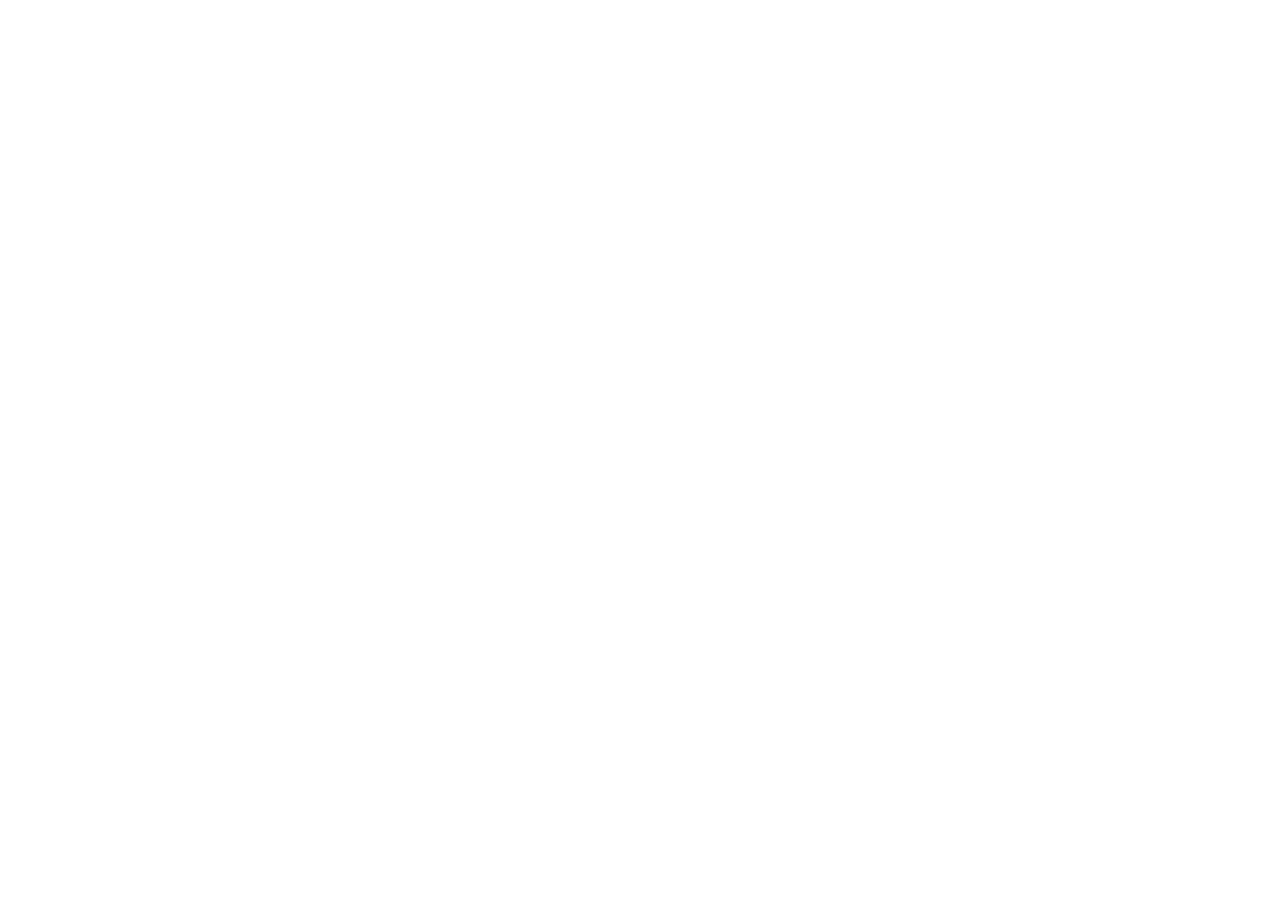
==== index.html @ 37c01ab7 "Initial commit" ====
<!DOCTYPE html>
<html lang="ru">
  <head>
    <meta charset="UTF-8" />
    <meta http-equiv="X-UA-Compatible" content="IE=edge" />
    <meta name="viewport" content="width=device-width, initial-scale=1.0" />
    <title>Оно тебе надо — аукцион вещей, в которые никто не верил</title>
  </head>
  <body></body>
</html>
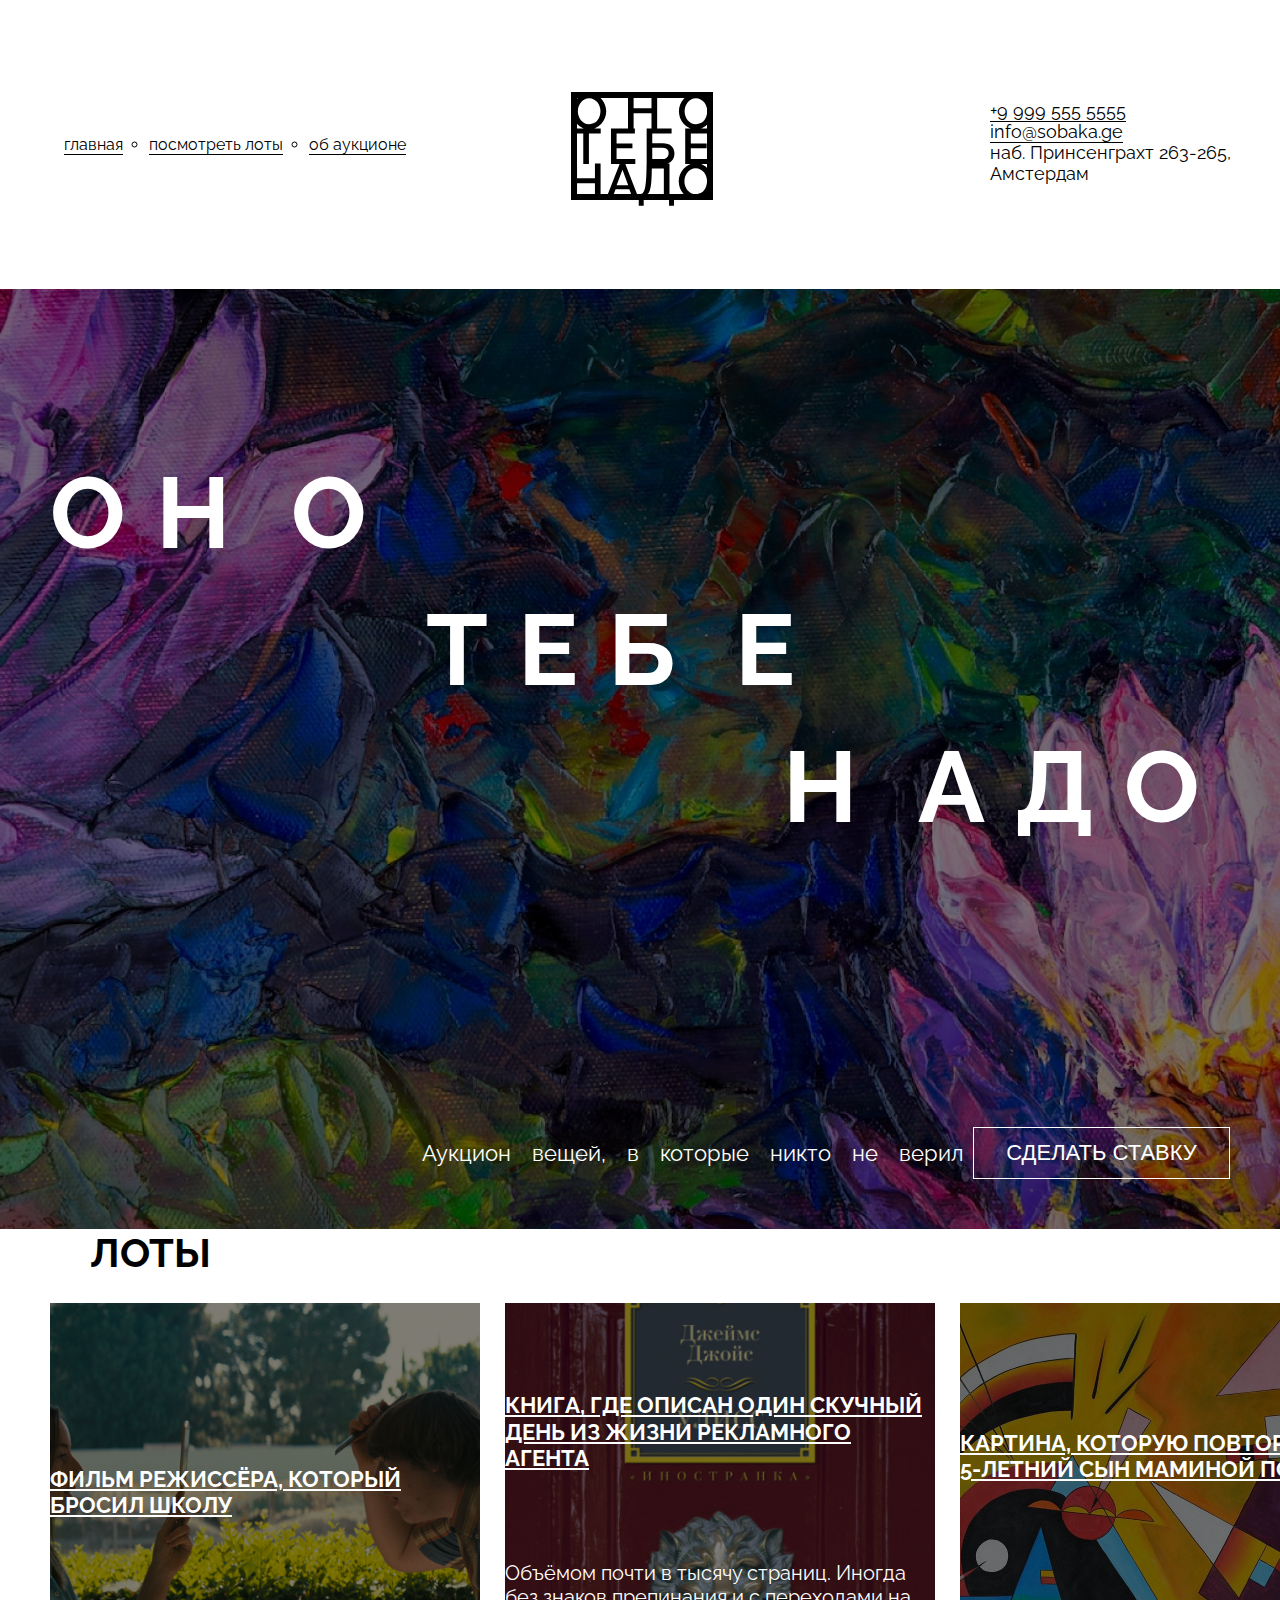
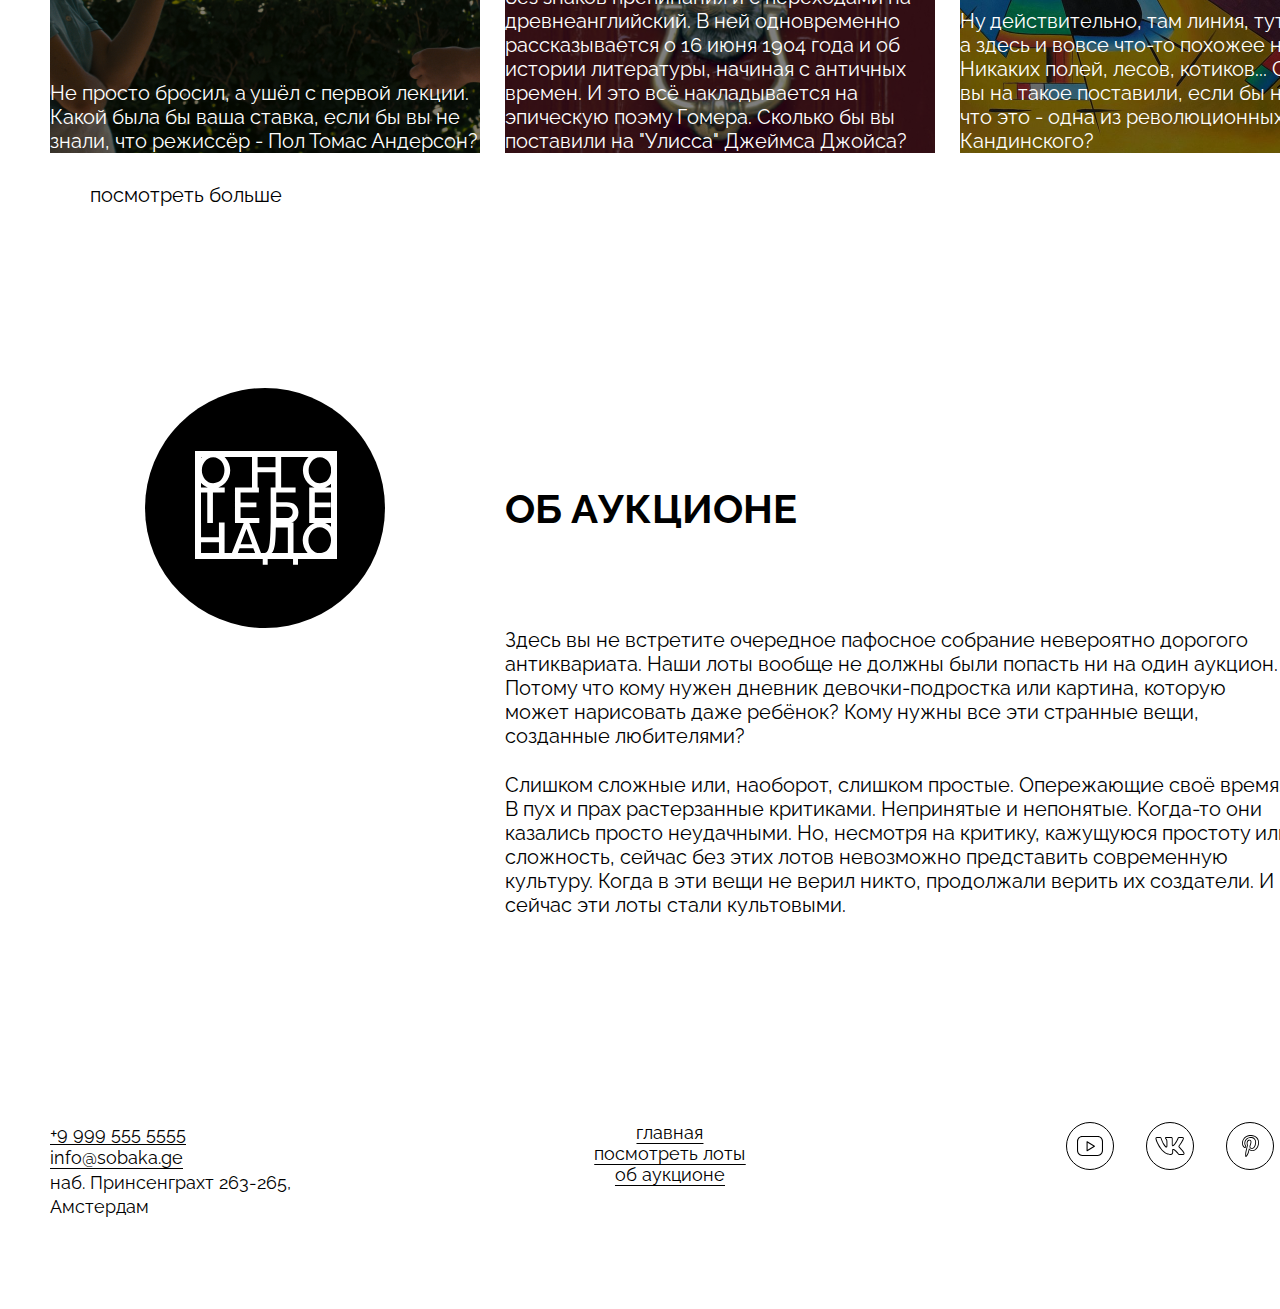
==== commit f8f4349a: "Complete" ====
--- a/index.html
+++ b/index.html
@@ -5,6 +5,176 @@
     <meta http-equiv="X-UA-Compatible" content="IE=edge" />
     <meta name="viewport" content="width=device-width, initial-scale=1.0" />
     <title>Оно тебе надо — аукцион вещей, в которые никто не верил</title>
+    <link
+      rel="stylesheet" href="./fonts/fonts.css">
+    </link>
+    <link
+      rel="stylesheet" href="./styles/global.css">
+    </link>
+    <link 
+      rel="stylesheet" href="./styles/style.css">
+    </link>
   </head>
-  <body></body>
+  <body>
+		<main>
+      <header class="header">
+      <nav class="header_menu">
+        <ul class=" header_menu header_menu-list">
+					<li class="header_links-list-item header_links-list-item_no-bullit">
+						<a class="header_link header_link_active" href="#0">главная</a>
+					</li>
+					<li class="header_links-list-item">
+						<a class="heder_link" href="#lots">посмотреть лоты</a>
+						<!--на кой хер класс в ссылке, Кристина?!-->
+					</li>
+					<li class="header_links-list-item">
+						<a class="header_link" href="#about"> об аукционе</a>
+					</li>
+				</ul>
+			</nav>
+			<a class="header_logo">
+				<img
+				class="header_logo-image"
+				src="./images/logo-black.svg"
+				alt="Логотип сайта в черном квадрате"/>
+		 </a>
+			<address class="header_address">
+				<a href="tel:+99995555555">+9 999 555 5555</a><br>
+				<a href="mailto:info@sobaka.ge">info@sobaka.ge</a><br>
+				<a class="address">наб. Принсенграхт 263-265,<br>
+				Амстердам
+				</a>
+			</address>
+	  	</header>
+			<section class="cover content-section">
+				<div class="overlay">
+				</div>
+				<h1 class="cover-title">
+					<span class="aligned_text">о<span class="letter-spacing-extended">но</span></span>
+					<span class="aligned_text aligned_text-center">те<span class="letter-spacing-extended">бе</span></span>
+					<span class="aligned_text aligned_text-right"><span class="letter-spacing-extended">н</span>адо</span>
+				</h1>
+				<div class="cover_discription">
+					<p class="cover_discription-text">Аукцион вещей, в которые никто не верил</p>
+					<button class="bet-button">сделать ставку</button>
+				</div>
+			</section>
+			<section class="lots">
+				<h2 class="lots_heading">лоты</h2>
+					<ul class="lots_card-list">
+						<li class="lots_card-list-item">
+							<article class="card card-type-film">
+								<div class="overlay"></div>
+								<a class="card_link" href="#0"></a>
+								<h3 class="card-title">фильм режиссёра, который бросил школу</h3>
+									<div class="card-text">
+										<p>
+											Не просто бросил, а ушёл с первой лекции. Какой была бы ваша ставка,
+											если бы вы не знали, что режиссёр - Пол Томас Андерсон?
+										</p>
+									</div>
+							</article>
+						</li>
+						<li class="lots_card-list-item">
+							<article class="card card-type-book">
+								<div class="overlay"></div>
+								<a class="card_link" href="#0"></a>
+								<h4 class="card-title">книга, где описан один скучный день из жизни рекламного агента</h4>
+									<div class="card-text">
+										<p>
+											Объёмом почти в тысячу страниц. Иногда без знаков препинания и с переходами
+											на древнеанглийский.
+											В ней одновременно рассказывается о 16 июня 1904 года и об истории литературы, начиная
+											с античных времен. И это всё накладывается на эпическую поэму Гомера. Сколько бы вы поставили
+											на "Улисса" Джеймса Джойса?
+										</p>
+									</div>
+							</article>
+						</li>
+						<li class="lots_card-list-item">
+							<article class="card card-type-picture">
+								<div class="overlay"></div>
+								<a class="card_link" href="#0"></a>
+								<h5 class="card-title">картина, которую повторит даже 5-летний сын маминой подруг</h5>
+									<div class="card-text">
+										<p>
+											Ну действительно, там линия, тут кружочек, а здесь и вовсе что-то похожее на туфельку.
+											Никаких полей, лесов, котиков...
+											Сколько бы вы на такое поставили, если бы не знали, что это - одна из революционных
+											работ Кандинского?
+										</p>
+									</div>
+							</article>
+						</li>
+					</ul>
+					<div class="lots_look-more-link">посмотреть больше</div>
+			</section>
+			<section class="about">
+				<div class="about_logo">
+					<img
+					class="about_logo-image"
+					src="./images/logo-white.svg"
+					alt="Логотип сайта без фона"/>
+			 </div>
+			 <div class="about_title">Об аукционе</div>
+			 <p class="about_text">
+					Здесь вы не встретите очередное пафосное собрание невероятно дорогого антиквариата.
+					Наши лоты вообще не должны были попасть ни на один аукцион. Потому что кому нужен дневник девочки-подростка
+				 	или картина, которую может нарисовать даже ребёнок? Кому нужны все эти странные вещи, созданные любителями?</p>
+				<p class="about_text">
+					Слишком сложные или, наоборот, слишком простые. Опережающие своё время. В пух и
+					прах растерзанные критиками. Непринятые и непонятые. Когда-то они казались просто неудачными. Но, несмотря
+					на критику, кажущуюся простоту или сложность, сейчас без этих лотов невозможно представить современную культуру.
+					Когда в эти вещи не верил никто, продолжали верить их создатели. И сейчас эти лоты стали культовыми.</p>
+				</div>
+			</section>
+		</main>
+		<footer class="footer">
+			<address class="footer_address">
+				<a href="tel:+99995555555">+9 999 555 5555</a><br>
+				<a href="mailto:info@sobaka.ge">info@sobaka.ge</a><br>
+				<a address="address">наб. Принсенграхт 263-265,<br>
+				Амстердам</a>
+			</address>
+			<nav class="footer_menu">
+				<ul class="footer_menu-list">
+					<li class="footer_menu-link footer_menu-link_active">
+						<a class="footer_menu-link" href="#0">главная</a>
+					</li>
+					<li class="footer_menu-link">
+						<a href="#0">посмотреть лоты</a>
+					</li>
+					<li class="footer_menu-link">
+						<a href="#0">об аукционе</a>
+					</li>
+				</ul>
+			</nav>
+			<ul class="footer_social-list">
+				<li class="footer_social-list-item">
+					<a class="footer_social-link" href="#0">
+						<img 
+							class="footer_social-icon"
+							src="./images/yt.svg"
+							alt="Ссылка на YouTube-канал"/>
+					</a>
+				</li>
+				<li class="footer_social-list-item">
+					<a class="footer_social-link" href="#0">
+						<img	
+							class="footer_social-icon"
+							src="./images/vk.svg"
+							alt="Ссылка на группу в ВК"/>	
+					</a>
+				</li>
+				<li class="footer_social-list-item">
+					<a class="footer_social-link" href="#0">
+						<img
+							class="footer_social-icon"
+							src="./images/pinterest.svg"
+							alt="Ссылка на аккаунт в Pinterest"/>
+					</a>
+				</li>
+			</ul>
+		</footer>
+	</body>
 </html>
--- a/fonts/fonts.css
+++ b/fonts/fonts.css
@@ -0,0 +1,17 @@
+@font-face {
+  font-family: Raleway;
+  src:
+    url(./Raleway-Regular.woff2) format('woff2'),
+    url(./Raleway-Regular.woff) format('woff');
+  font-weight: normal;
+  font-display: swap;
+}
+
+@font-face {
+  font-family: Raleway;
+  src:
+    url(./Raleway-Bold.woff2) format('woff2'),
+    url(./Raleway-Bold.woff) format('woff');
+  font-weight: bold;
+  font-display: swap;
+}
--- a/styles/global.css
+++ b/styles/global.css
@@ -0,0 +1,34 @@
+*,
+*::before,
+*::after {
+  box-sizing: border-box;
+}
+
+body {
+  min-width: 1100px;
+  margin: 0;
+  font-family: Raleway, sans-serif;
+}
+
+h1,
+h2,
+h3,
+h4,
+h5,
+h6,
+p,
+ul,
+ol,
+li,
+blockquote {
+  margin: 0;
+  padding: 0;
+}
+
+a {
+  color: inherit;
+}
+
+img {
+  width: 100%;
+}
--- a/styles/style.css
+++ b/styles/style.css
@@ -0,0 +1,320 @@
+.header {
+    padding: 92px 49px 92px 51px;
+    display: grid;
+    grid-template-columns: repeat(3, 1fr);
+		position: relative;   
+}
+
+.header_menu{
+    display: grid;
+    grid-template-columns: 1fr 1fr 1fr;
+    text-wrap: nowrap;
+    gap: 13px;
+    align-items: center;
+    justify-self: start;
+    text-underline-position: under;
+}
+
+/* заметка в избранном телеграма */
+
+.header_links-list-item {
+    margin-left: 13px;
+    list-style: circle;
+}
+
+.header_links-list-item_no-bullit {
+    font-style: normal;
+    text-decoration: none;
+    list-style: none;
+}
+
+.header_logo {
+    display: grid;
+    justify-self: center;
+    height: 105px;
+    width: 148px;
+}
+
+.header_address {
+    font-style: normal;
+    justify-self: end;
+    text-decoration: none;
+    font-size: 18px;
+    padding-top: 8px;
+    padding-bottom: 7px;
+    justify-self: end;
+    text-underline-position: under;
+}
+
+.address {
+    font-style: normal;
+}
+
+.cover {
+	position: relative;
+  background: url(../images/cover.jpg);
+  background-repeat: no-repeat;
+  background-size: cover;
+  margin: 0 auto;
+}
+
+.cover-title {
+    display: flex;
+    flex-direction: column;
+    text-transform: uppercase;
+    font-weight: 700;
+    max-width: 1340px;
+    font-size: 100px;
+    padding: 165px 50px 147px;  
+    gap: 20px;
+		z-index: -1;
+}
+
+.overlay {
+	width: 100%;
+	height: 100%;
+	position: absolute;
+  background-color:rgb(0, 0, 0, 0.5);
+  z-index: 1;
+}
+
+.aligned_text {
+    display: flex;
+    color: #FFF;
+    align-items: center;
+    font-size: 100px;
+    letter-spacing: 0.3em;
+		z-index: 2;
+}
+
+.letter-spacing-extended {
+    letter-spacing: 0.6em;
+}
+
+.aligned_text-center {
+    justify-content: center;
+}
+
+.aligned_text-right {
+    justify-content: flex-end;
+}
+
+.cover_discription {
+    display: flex;
+		justify-content: space-between;
+    color: #FFF;
+    padding: 135px 50px 50px 422px;
+	}
+
+.cover_discription-text {
+		
+		font-size: 22px;
+		line-height: 28px;
+		word-spacing: 15px;
+		align-self: center;
+		z-index: 2;
+}
+
+.bet-button {
+		color: #FFF;
+    background-color: transparent;
+		z-index: 2;
+		border: 1px solid #FFF;
+		width: 257px;
+		height: 52px;
+		text-transform: uppercase;
+		font-size: 22px;
+}
+
+.lots {
+	display: flex;
+	flex-direction: column;
+	padding-bottom: 181px;
+	padding-left: 50px;
+	padding-right: 50px;
+}
+
+.lots_heading {
+	line-height: 47px;
+	font-size: 40px;font-weight: 700;
+	text-transform: uppercase;
+	color: #000;
+	padding-bottom: 27px;
+	margin-left: 40px;
+}
+
+.card {
+	display: flex;
+	flex-direction: column;
+	justify-content: space-between;
+	width: 430px;
+	height: 450px;
+}
+
+.lots_card-list{
+		list-style: none;
+		display: grid;
+		justify-content: space-between;
+		grid-template-columns: repeat(3, 1fr);
+		gap: 25px;
+}
+
+.lots_card-list-item {
+	display: flex;
+	align-content: space-between;
+	position: relative;
+}
+
+.card-title {
+	display: flex;
+	justify-self: center;
+	line-height: 26.4px;
+	font-size: 22px;
+	font-weight: 700;
+	color: #FFF;
+	text-transform: uppercase;
+	text-decoration-line: underline;
+	z-index: 2;
+}
+
+.card-text {
+	display: flex;
+	justify-self: center;
+	color: #FFF;
+	line-height: 24px;
+	font-size: 20px;
+	z-index: 2;
+}
+
+.card-type-film {
+	background: url(../images/card-lot-01.jpg);
+	background-repeat: no-repeat;
+	background-size: cover;
+}
+
+.card-type-book {
+	background: url(../images/card-lot-02.jpg);
+	background-repeat: no-repeat;
+	background-size: cover;
+
+}
+
+.card-type-picture {
+	background: url(../images/card-lot-03.jpg);
+	background-repeat: no-repeat;
+	background-size: cover;
+}
+
+.lots_look-more-link {
+	padding-top: 30px;
+	margin-left: 40px;
+	font-size: 20px;
+	font-weight: 400;
+}
+
+/*.about {
+	min-width: 1340px;
+	padding-bottom: 180px;
+	display: grid;
+	grid-template-columns: 1fr 2fr;
+}*/
+
+.about {
+	min-width: 1340px;
+	padding-bottom: 180px;
+	display: flex;
+	flex-direction: row;
+	flex-wrap: wrap;
+	padding-left: 50px;
+	padding-right: 50px;
+}
+
+.about_logo {
+	background-color: #000;
+	width: 240px;
+	height: 240px;
+	margin: 0px 95px;
+	border-radius: 50%;
+	align-self: center;
+	justify-self: center;
+}
+
+.about_logo-image {
+	display: flex;
+	justify-content: center;
+	align-items: center;
+	margin: 63px 46px;
+	width: 148px;
+	height: 114px;
+}
+
+.about_title {
+	font-size: 40px;
+	font-weight: 700;
+	text-transform: uppercase;
+	align-self: center;
+	margin-left: 25px;
+}
+
+.about_text {
+	font-size: 20px;
+	font-weight: 400;
+	display: flex;
+	flex-direction: column;
+	padding-left: 455px;
+	padding-bottom: 25px;
+}
+
+.footer {
+	display: grid;
+	grid-template-columns: repeat(3, 1fr);
+	padding-left: 50px;
+	padding-right: 50px;
+	min-width: 1340px;
+	position: relative;
+	justify-content: space-between;
+	padding-bottom: 90px;
+}
+
+.footer_address {
+	font-size: 18px;
+	line-height: 24.3px;
+	font-weight: 400;
+	font-style: normal;
+  text-decoration: none;
+	text-underline-position: under;
+}
+
+.footer_menu {
+	justify-self: center;
+}
+
+.footer_menu-list {
+	list-style: none;
+}
+
+.footer_menu-link {
+	justify-self: center;
+	font-size: 18px;
+	font-weight: 400;
+	text-decoration: underline;
+	text-underline-position: under;
+}
+
+.footer_menu-link_active .footer_menu-link{
+	text-decoration: none;
+}
+/* сравнить с чистым листом*/
+
+.footer_social-list {
+	width: 240px;
+	height: 48px;
+	display: grid;
+	grid-template-columns: repeat(3, 1fr);
+	list-style: none;
+	justify-self: end;
+}
+
+.footer_social-icon {
+	height: 48px;	
+}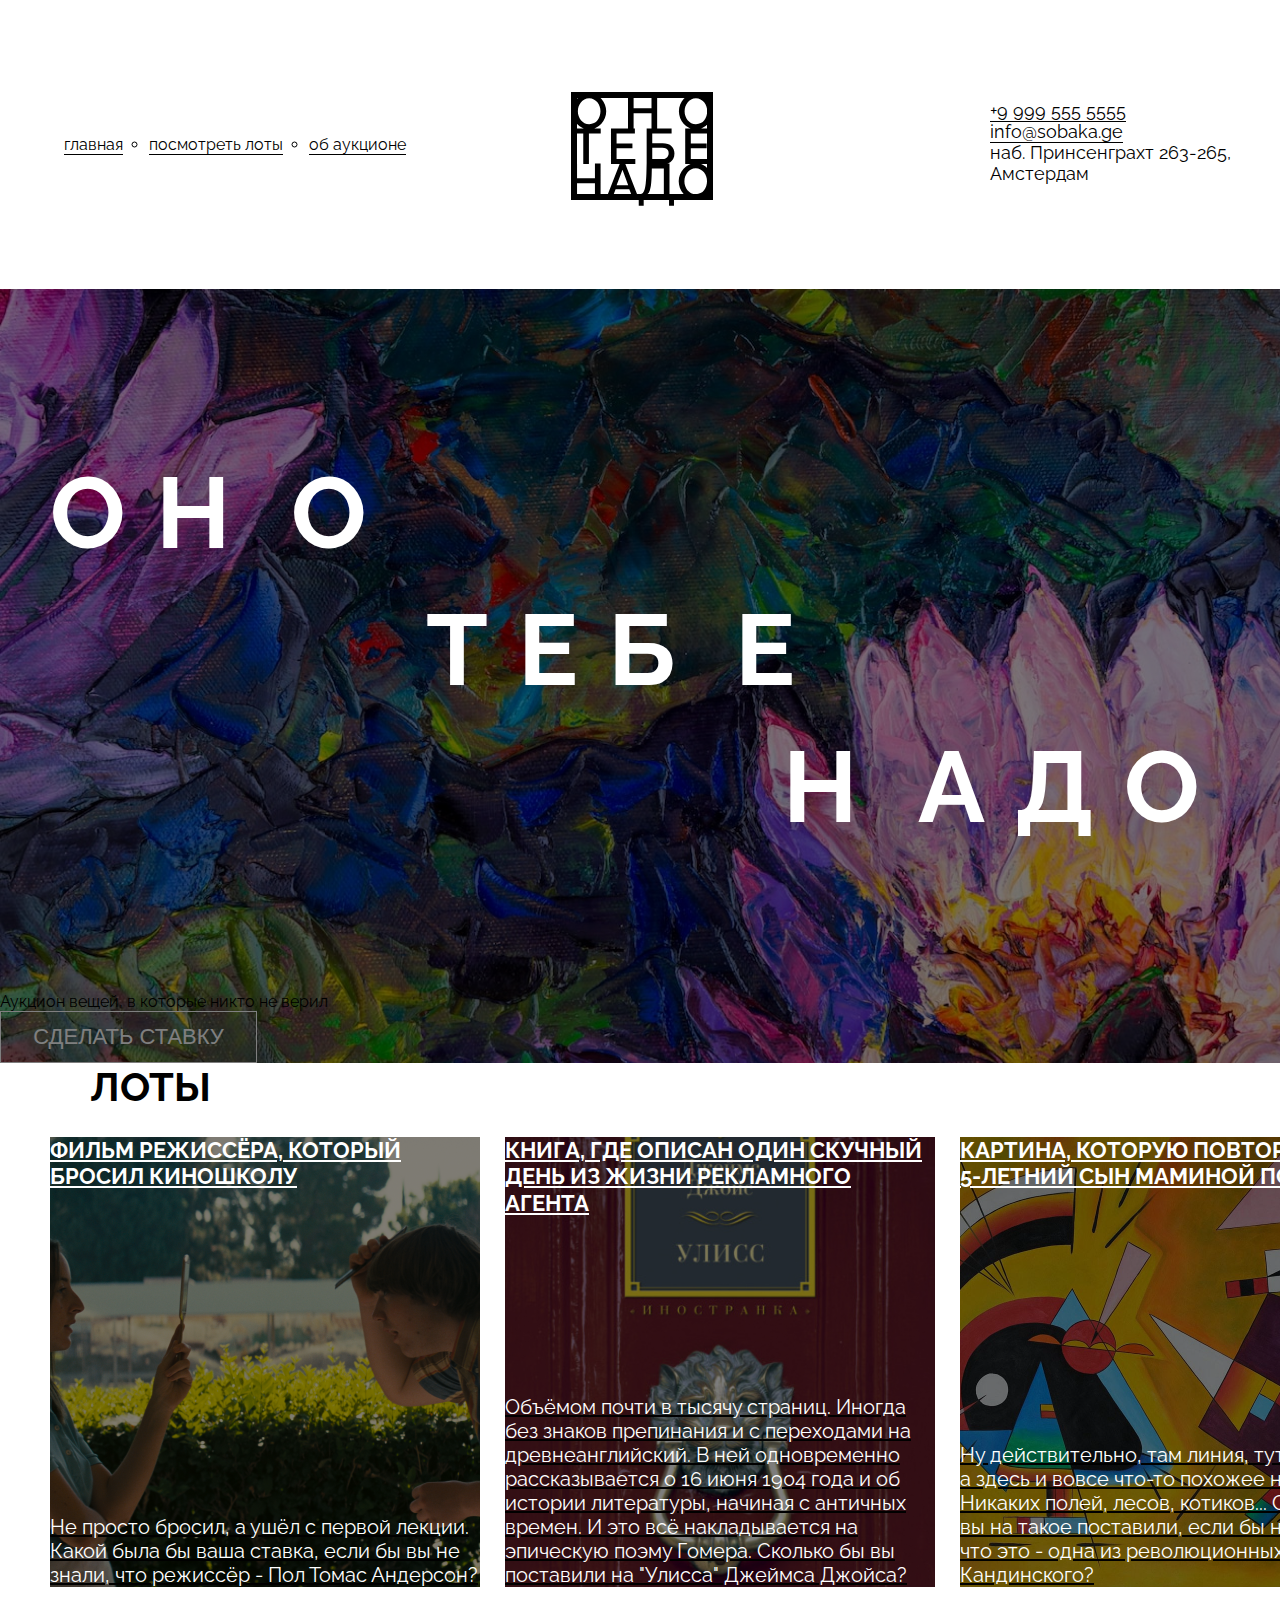
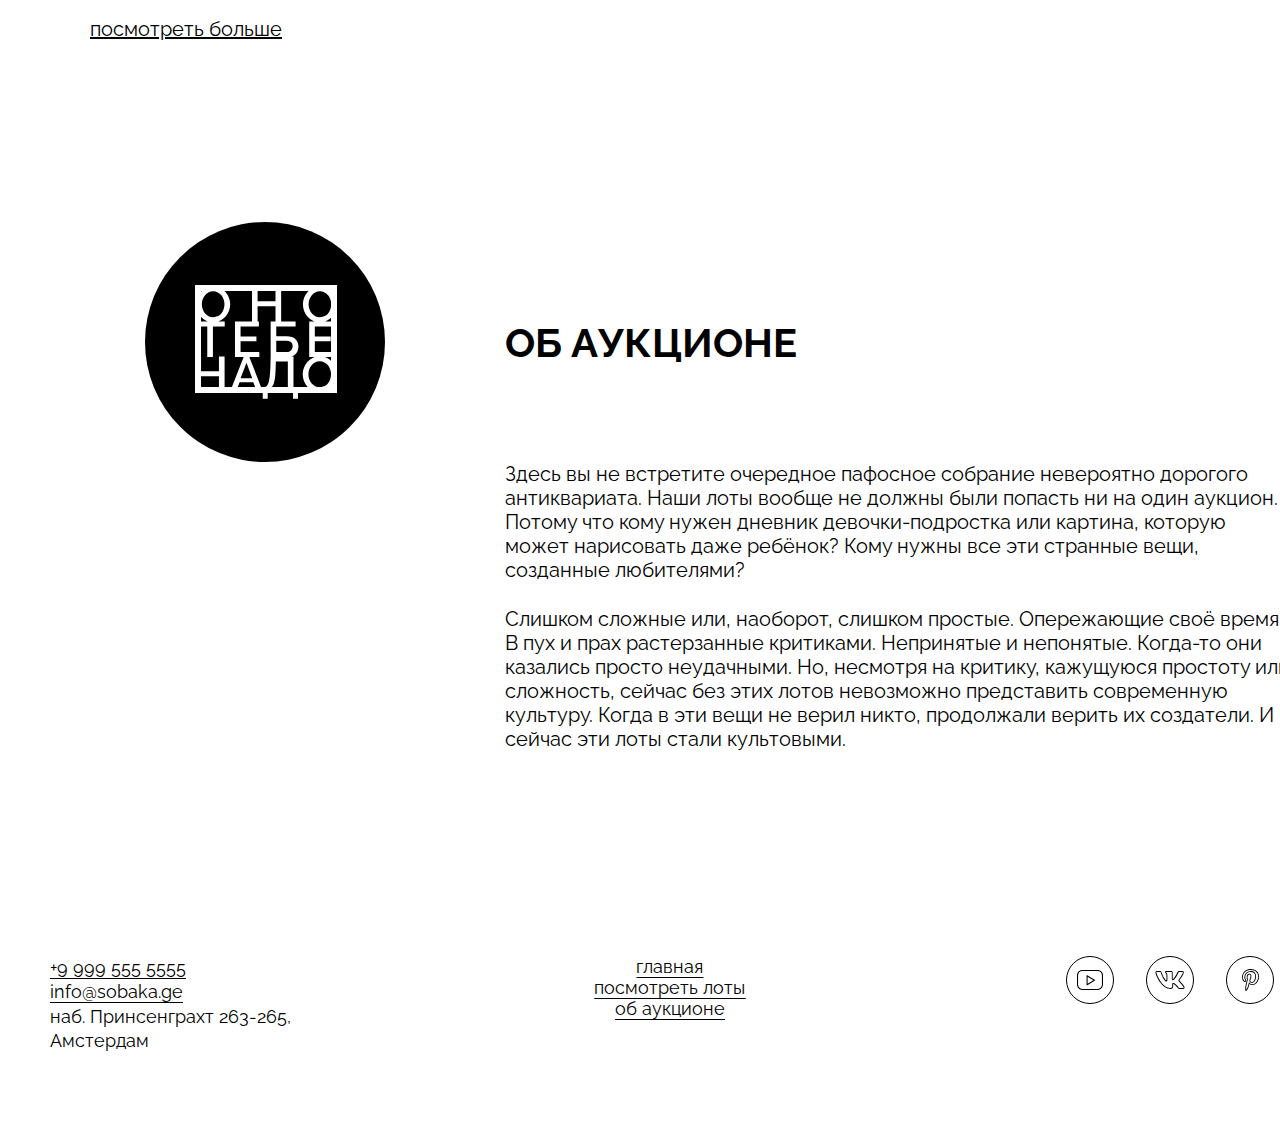
==== commit c1e8a487: "Add files via upload" ====
--- a/index.html
+++ b/index.html
@@ -5,27 +5,20 @@
     <meta http-equiv="X-UA-Compatible" content="IE=edge" />
     <meta name="viewport" content="width=device-width, initial-scale=1.0" />
     <title>Оно тебе надо — аукцион вещей, в которые никто не верил</title>
-    <link
-      rel="stylesheet" href="./fonts/fonts.css">
-    </link>
-    <link
-      rel="stylesheet" href="./styles/global.css">
-    </link>
-    <link 
-      rel="stylesheet" href="./styles/style.css">
-    </link>
+    <link rel="stylesheet" href="./fonts/fonts.css"></link>
+    <link rel="stylesheet" href="./styles/global.css"></link>
+    <link rel="stylesheet" href="./styles/style.css"></link>
   </head>
   <body>
 		<main>
-      <header class="header">
+      <header class="header" id="header">
       <nav class="header_menu">
-        <ul class=" header_menu header_menu-list">
+        <ul class="header_menu header_menu-list">
 					<li class="header_links-list-item header_links-list-item_no-bullit">
 						<a class="header_link header_link_active" href="#0">главная</a>
 					</li>
 					<li class="header_links-list-item">
 						<a class="heder_link" href="#lots">посмотреть лоты</a>
-						<!--на кой хер класс в ссылке, Кристина?!-->
 					</li>
 					<li class="header_links-list-item">
 						<a class="header_link" href="#about"> об аукционе</a>
@@ -46,7 +39,7 @@
 				</a>
 			</address>
 	  	</header>
-			<section class="cover content-section">
+			<section class="cover">
 				<div class="overlay">
 				</div>
 				<h1 class="cover-title">
@@ -54,19 +47,19 @@
 					<span class="aligned_text aligned_text-center">те<span class="letter-spacing-extended">бе</span></span>
 					<span class="aligned_text aligned_text-right"><span class="letter-spacing-extended">н</span>адо</span>
 				</h1>
-				<div class="cover_discription">
-					<p class="cover_discription-text">Аукцион вещей, в которые никто не верил</p>
+				<div class="cover_description">
+					<p class="cover_description-text">Аукцион вещей, в которые никто не верил</p>
 					<button class="bet-button">сделать ставку</button>
 				</div>
 			</section>
-			<section class="lots">
+			<section class="lots" id="lots">
 				<h2 class="lots_heading">лоты</h2>
 					<ul class="lots_card-list">
 						<li class="lots_card-list-item">
+							<a class="card_link" href="#0">
 							<article class="card card-type-film">
 								<div class="overlay"></div>
-								<a class="card_link" href="#0"></a>
-								<h3 class="card-title">фильм режиссёра, который бросил школу</h3>
+								<h3 class="card-title">фильм режиссёра, который бросил киношколу</h3>
 									<div class="card-text">
 										<p>
 											Не просто бросил, а ушёл с первой лекции. Какой была бы ваша ставка,
@@ -74,11 +67,12 @@
 										</p>
 									</div>
 							</article>
+						</a>
 						</li>
 						<li class="lots_card-list-item">
+							<a class="card_link" href="#0">
 							<article class="card card-type-book">
 								<div class="overlay"></div>
-								<a class="card_link" href="#0"></a>
 								<h4 class="card-title">книга, где описан один скучный день из жизни рекламного агента</h4>
 									<div class="card-text">
 										<p>
@@ -90,11 +84,12 @@
 										</p>
 									</div>
 							</article>
+						</a>
 						</li>
 						<li class="lots_card-list-item">
+							<a class="card_link" href="#0">
 							<article class="card card-type-picture">
 								<div class="overlay"></div>
-								<a class="card_link" href="#0"></a>
 								<h5 class="card-title">картина, которую повторит даже 5-летний сын маминой подруг</h5>
 									<div class="card-text">
 										<p>
@@ -105,11 +100,12 @@
 										</p>
 									</div>
 							</article>
+						</a>
 						</li>
 					</ul>
-					<div class="lots_look-more-link">посмотреть больше</div>
+					<a class="lots_look-more-link" href="#0">посмотреть больше</a>
 			</section>
-			<section class="about">
+			<section class="about" id="about">
 				<div class="about_logo">
 					<img
 					class="about_logo-image"
@@ -126,7 +122,6 @@
 					прах растерзанные критиками. Непринятые и непонятые. Когда-то они казались просто неудачными. Но, несмотря
 					на критику, кажущуюся простоту или сложность, сейчас без этих лотов невозможно представить современную культуру.
 					Когда в эти вещи не верил никто, продолжали верить их создатели. И сейчас эти лоты стали культовыми.</p>
-				</div>
 			</section>
 		</main>
 		<footer class="footer">
@@ -139,10 +134,10 @@
 			<nav class="footer_menu">
 				<ul class="footer_menu-list">
 					<li class="footer_menu-link footer_menu-link_active">
-						<a class="footer_menu-link" href="#0">главная</a>
+						<a class="footer_menu-link" href="#header">главная</a>
 					</li>
 					<li class="footer_menu-link">
-						<a href="#0">посмотреть лоты</a>
+						<a href="#lots">посмотреть лоты</a>
 					</li>
 					<li class="footer_menu-link">
 						<a href="#0">об аукционе</a>
@@ -151,7 +146,7 @@
 			</nav>
 			<ul class="footer_social-list">
 				<li class="footer_social-list-item">
-					<a class="footer_social-link" href="#0">
+					<a class="footer_social-link" href="https://www.youtube.com">
 						<img 
 							class="footer_social-icon"
 							src="./images/yt.svg"
@@ -159,7 +154,7 @@
 					</a>
 				</li>
 				<li class="footer_social-list-item">
-					<a class="footer_social-link" href="#0">
+					<a class="footer_social-link" href="https://vk.com">
 						<img	
 							class="footer_social-icon"
 							src="./images/vk.svg"
@@ -167,7 +162,7 @@
 					</a>
 				</li>
 				<li class="footer_social-list-item">
-					<a class="footer_social-link" href="#0">
+					<a class="footer_social-link" href="https://ru.pinterest.com">
 						<img
 							class="footer_social-icon"
 							src="./images/pinterest.svg"
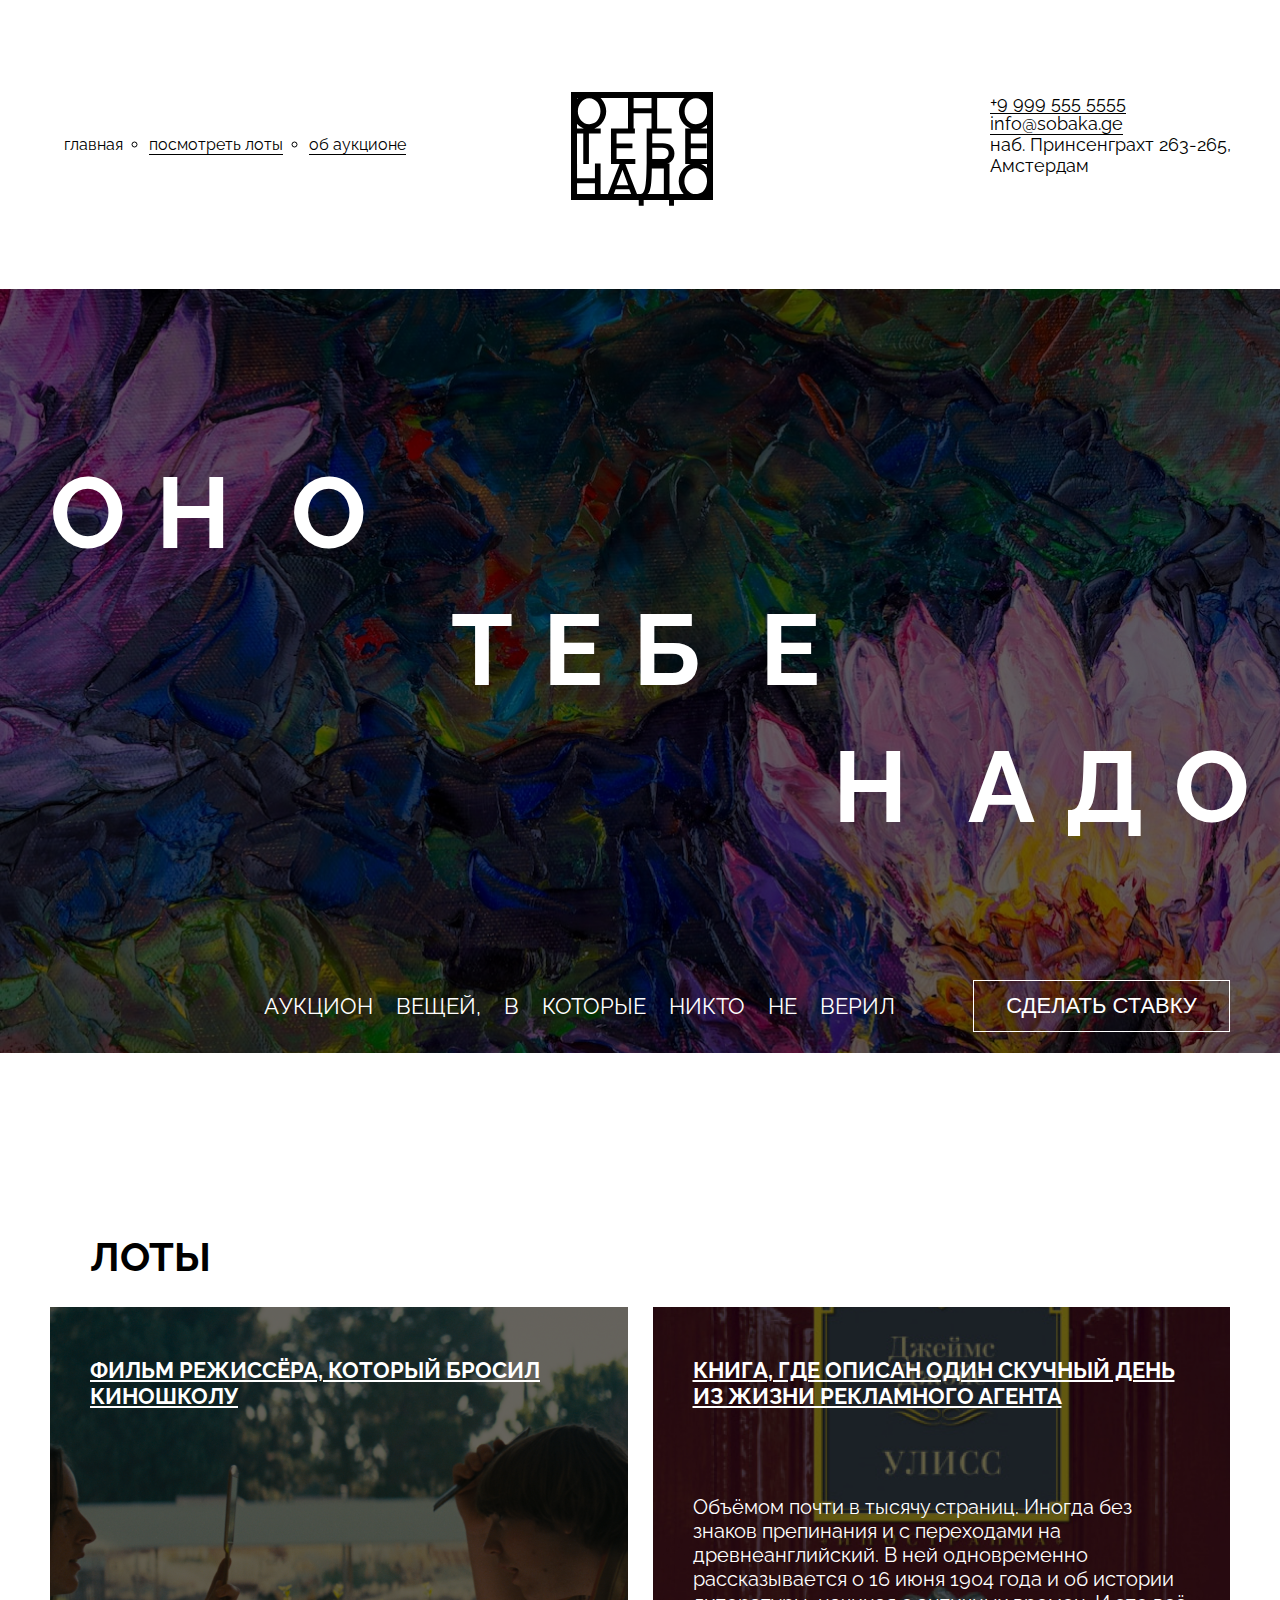
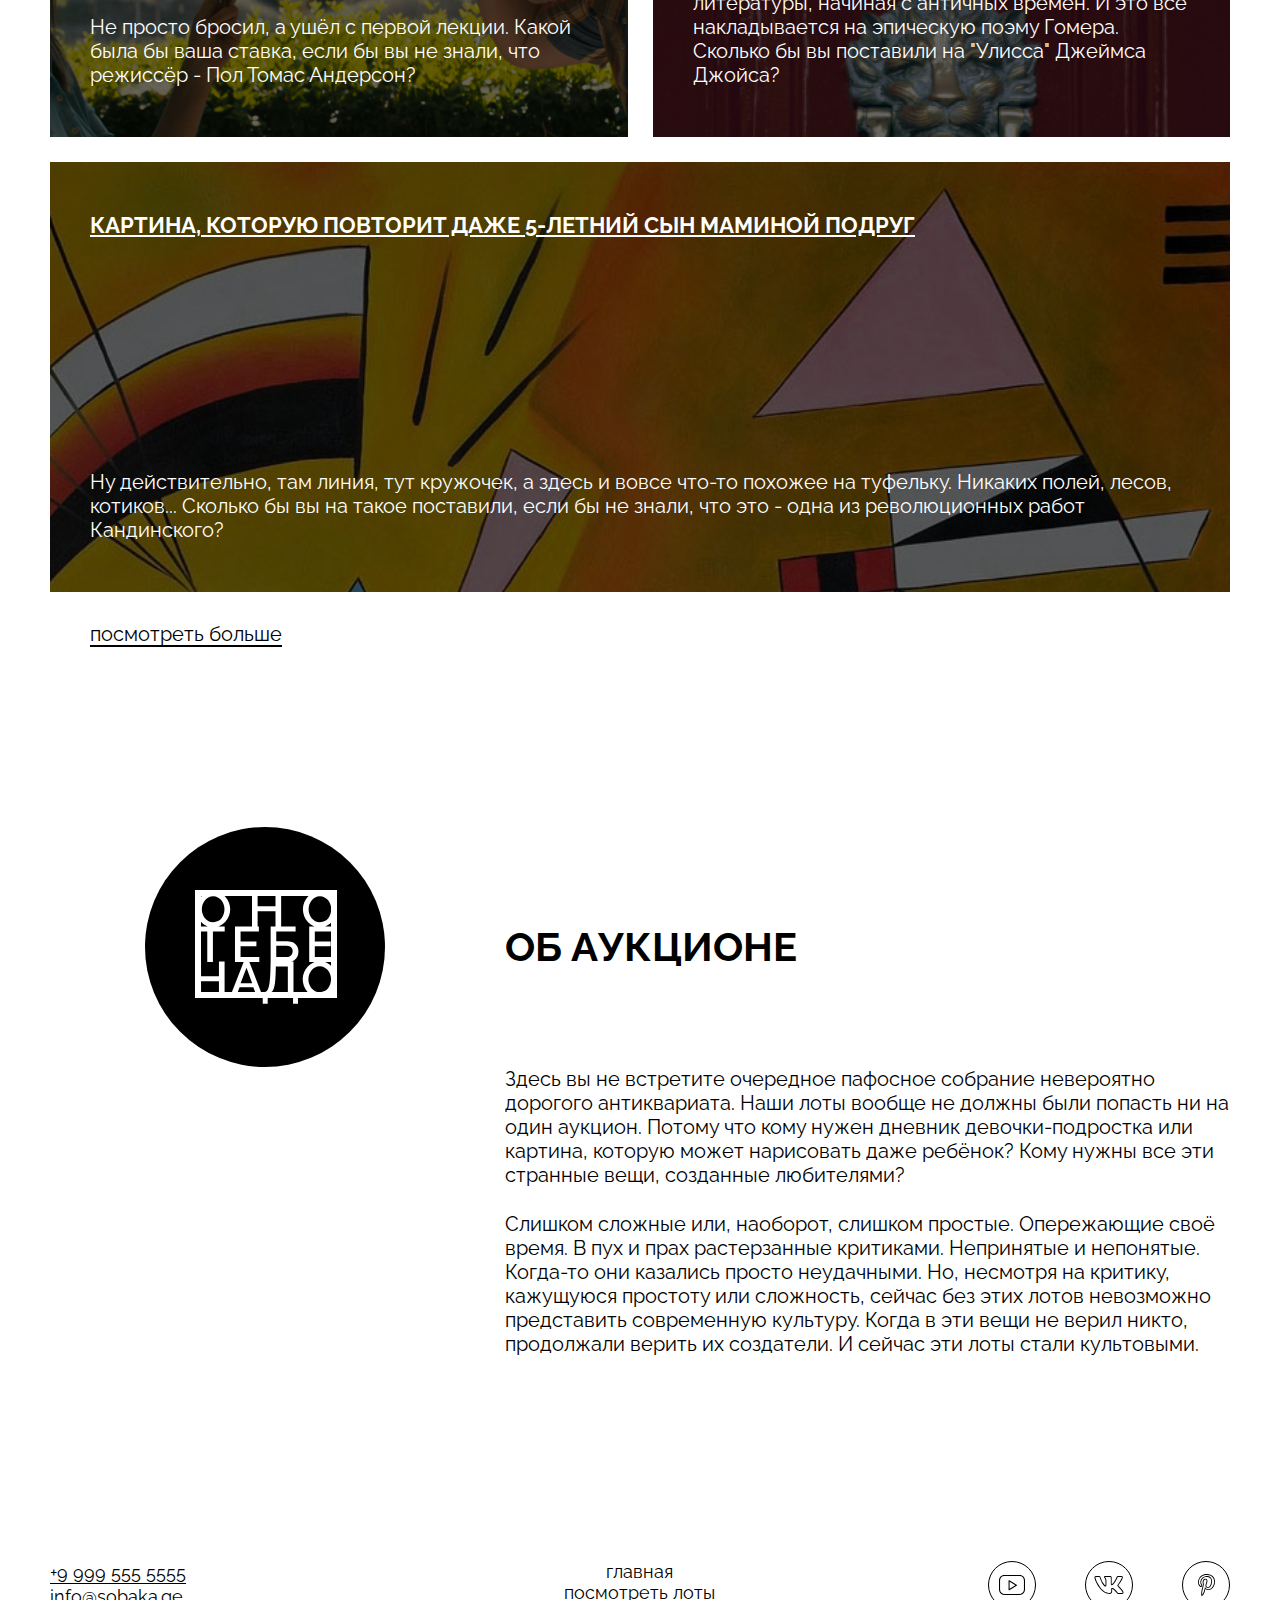
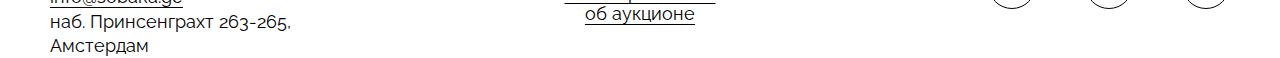
==== commit 865f0eda: "Изменение после ревью" ====
--- a/index.html
+++ b/index.html
@@ -5,12 +5,11 @@
     <meta http-equiv="X-UA-Compatible" content="IE=edge" />
     <meta name="viewport" content="width=device-width, initial-scale=1.0" />
     <title>Оно тебе надо — аукцион вещей, в которые никто не верил</title>
-    <link rel="stylesheet" href="./fonts/fonts.css"></link>
-    <link rel="stylesheet" href="./styles/global.css"></link>
-    <link rel="stylesheet" href="./styles/style.css"></link>
+    <link rel="stylesheet" href="./fonts/fonts.css">
+    <link rel="stylesheet" href="./styles/global.css">
+    <link rel="stylesheet" href="./styles/style.css">
   </head>
   <body>
-		<main>
       <header class="header" id="header">
       <nav class="header_menu">
         <ul class="header_menu header_menu-list">
@@ -34,11 +33,12 @@
 			<address class="header_address">
 				<a href="tel:+99995555555">+9 999 555 5555</a><br>
 				<a href="mailto:info@sobaka.ge">info@sobaka.ge</a><br>
-				<a class="address">наб. Принсенграхт 263-265,<br>
+				<p class="address">наб. Принсенграхт 263-265,<br>
 				Амстердам
-				</a>
+				</p>
 			</address>
 	  	</header>
+		<main>
 			<section class="cover">
 				<div class="overlay">
 				</div>
@@ -73,8 +73,10 @@
 							<a class="card_link" href="#0">
 							<article class="card card-type-book">
 								<div class="overlay"></div>
-								<h4 class="card-title">книга, где описан один скучный день из жизни рекламного агента</h4>
+								<h3 class="card-title">книга, где описан один скучный день из жизни рекламного агента</h3>
 									<div class="card-text">
+										<!--Не соглашусь с лишним элементом от предыдущего ревьюера.
+										Он отвечает за стили текста карточек, и добавлен по рекомендации из урока-->
 										<p>
 											Объёмом почти в тысячу страниц. Иногда без знаков препинания и с переходами
 											на древнеанглийский.
@@ -90,7 +92,7 @@
 							<a class="card_link" href="#0">
 							<article class="card card-type-picture">
 								<div class="overlay"></div>
-								<h5 class="card-title">картина, которую повторит даже 5-летний сын маминой подруг</h5>
+								<h3 class="card-title">картина, которую повторит даже 5-летний сын маминой подруг</h3>
 									<div class="card-text">
 										<p>
 											Ну действительно, там линия, тут кружочек, а здесь и вовсе что-то похожее на туфельку.
@@ -112,24 +114,26 @@
 					src="./images/logo-white.svg"
 					alt="Логотип сайта без фона"/>
 			 </div>
-			 <div class="about_title">Об аукционе</div>
-			 <p class="about_text">
+			 <h4 class="about_title">Об аукционе</h4>
+			 <div class="about_text">
+				<p>
 					Здесь вы не встретите очередное пафосное собрание невероятно дорогого антиквариата.
 					Наши лоты вообще не должны были попасть ни на один аукцион. Потому что кому нужен дневник девочки-подростка
 				 	или картина, которую может нарисовать даже ребёнок? Кому нужны все эти странные вещи, созданные любителями?</p>
-				<p class="about_text">
+				<p>
 					Слишком сложные или, наоборот, слишком простые. Опережающие своё время. В пух и
 					прах растерзанные критиками. Непринятые и непонятые. Когда-то они казались просто неудачными. Но, несмотря
 					на критику, кажущуюся простоту или сложность, сейчас без этих лотов невозможно представить современную культуру.
 					Когда в эти вещи не верил никто, продолжали верить их создатели. И сейчас эти лоты стали культовыми.</p>
+				</div>
 			</section>
 		</main>
 		<footer class="footer">
 			<address class="footer_address">
 				<a href="tel:+99995555555">+9 999 555 5555</a><br>
 				<a href="mailto:info@sobaka.ge">info@sobaka.ge</a><br>
-				<a address="address">наб. Принсенграхт 263-265,<br>
-				Амстердам</a>
+				<p address="address">наб. Принсенграхт 263-265,<br>
+				Амстердам</p>
 			</address>
 			<nav class="footer_menu">
 				<ul class="footer_menu-list">
--- a/styles/style.css
+++ b/styles/style.css
@@ -2,30 +2,33 @@
     padding: 92px 49px 92px 51px;
     display: grid;
     grid-template-columns: repeat(3, 1fr);
-		position: relative;   
-}
-
-.header_menu{
+	max-width: 1440px;
+	text-decoration: none;
+}
+
+.header_menu {
     display: grid;
     grid-template-columns: 1fr 1fr 1fr;
     text-wrap: nowrap;
     gap: 13px;
     align-items: center;
     justify-self: start;
-    text-underline-position: under;
-}
-
-/* заметка в избранном телеграма */
+		text-decoration: none;
+}
 
 .header_links-list-item {
     margin-left: 13px;
     list-style: circle;
+	text-underline-position: under;
 }
 
 .header_links-list-item_no-bullit {
     font-style: normal;
-    text-decoration: none;
     list-style: none;
+}
+
+.header_link_active {
+	text-decoration: none;
 }
 
 .header_logo {
@@ -40,9 +43,6 @@
     justify-self: end;
     text-decoration: none;
     font-size: 18px;
-    padding-top: 8px;
-    padding-bottom: 7px;
-    justify-self: end;
     text-underline-position: under;
 }
 
@@ -55,7 +55,16 @@
   background: url(../images/cover.jpg);
   background-repeat: no-repeat;
   background-size: cover;
-  margin: 0 auto;
+	height: 763.939px;
+	max-width: 1440px;
+}
+
+.overlay {
+	width: 100%;
+	height: 100%;
+	position: absolute;
+	background-color:rgb(0, 0, 0, 0.6);
+	z-index: 1;
 }
 
 .cover-title {
@@ -63,25 +72,18 @@
     flex-direction: column;
     text-transform: uppercase;
     font-weight: 700;
-    max-width: 1340px;
-    font-size: 100px;
-    padding: 165px 50px 147px;  
+    max-width: 1440px;
     gap: 20px;
-		z-index: -1;
-}
-
-.overlay {
-	width: 100%;
-	height: 100%;
-	position: absolute;
-  background-color:rgb(0, 0, 0, 0.5);
-  z-index: 1;
+	z-index: -1;
+	padding-top: 165px;
+	padding-left: 50px;
+	font-size: 100px;
+
 }
 
 .aligned_text {
     display: flex;
     color: #FFF;
-    align-items: center;
     font-size: 100px;
     letter-spacing: 0.3em;
 		z-index: 2;
@@ -99,31 +101,33 @@
     justify-content: flex-end;
 }
 
-.cover_discription {
-    display: flex;
-		justify-content: space-between;
-    color: #FFF;
-    padding: 135px 50px 50px 422px;
-	}
-
-.cover_discription-text {
-		
-		font-size: 22px;
-		line-height: 28px;
-		word-spacing: 15px;
-		align-self: center;
-		z-index: 2;
+.cover_description {
+	position: relative;
+	display: flex;
+	flex-direction: row;
+	justify-content: end;
+	z-index: 2;
+	padding-top: 135px;
+	padding-right: 50px;
+	gap: 78px;
+}
+
+.cover_description-text {
+	color: #FFF;
+	align-self: center;
+	text-transform: uppercase;
+	font-size: 22px;
+	word-spacing: 17px;
 }
 
 .bet-button {
-		color: #FFF;
-    background-color: transparent;
-		z-index: 2;
-		border: 1px solid #FFF;
-		width: 257px;
-		height: 52px;
-		text-transform: uppercase;
-		font-size: 22px;
+	background-color: transparent;
+	border: 1px solid #FFF;
+	color: #FFF;
+	text-transform: uppercase;
+	font-size: 22px;
+	width: 257px;
+	height: 52px;
 }
 
 .lots {
@@ -132,11 +136,13 @@
 	padding-bottom: 181px;
 	padding-left: 50px;
 	padding-right: 50px;
+	padding-top: 180px;
 }
 
 .lots_heading {
 	line-height: 47px;
-	font-size: 40px;font-weight: 700;
+	font-size: 40px;
+	font-weight: 700;
 	text-transform: uppercase;
 	color: #000;
 	padding-bottom: 27px;
@@ -147,22 +153,27 @@
 	display: flex;
 	flex-direction: column;
 	justify-content: space-between;
-	width: 430px;
-	height: 450px;
-}
-
-.lots_card-list{
-		list-style: none;
-		display: grid;
-		justify-content: space-between;
-		grid-template-columns: repeat(3, 1fr);
-		gap: 25px;
+	min-height: 430px;
+}
+
+.lots_card-list {
+	list-style: none;
+	display: flex;
+	flex-direction: row;
+	gap: 25px;
+	flex-wrap: wrap;
 }
 
 .lots_card-list-item {
 	display: flex;
-	align-content: space-between;
 	position: relative;
+	min-height: 100%;
+	width: 450px;
+	flex-grow: 1;
+}
+
+.card_link {
+	text-decoration: none;
 }
 
 .card-title {
@@ -175,15 +186,19 @@
 	text-transform: uppercase;
 	text-decoration-line: underline;
 	z-index: 2;
+	padding-top: 50px;
+	padding-left: 40px;
+	padding-right: 40px;
 }
 
 .card-text {
-	display: flex;
-	justify-self: center;
 	color: #FFF;
 	line-height: 24px;
 	font-size: 20px;
 	z-index: 2;
+	padding-bottom: 50px;
+	padding-left: 40px;
+	padding-right: 40px;
 }
 
 .card-type-film {
@@ -203,6 +218,7 @@
 	background: url(../images/card-lot-03.jpg);
 	background-repeat: no-repeat;
 	background-size: cover;
+	flex-grow: 1;
 }
 
 .lots_look-more-link {
@@ -210,17 +226,11 @@
 	margin-left: 40px;
 	font-size: 20px;
 	font-weight: 400;
-}
-
-/*.about {
-	min-width: 1340px;
-	padding-bottom: 180px;
-	display: grid;
-	grid-template-columns: 1fr 2fr;
-}*/
+	text-underline-position: under;	
+}
 
 .about {
-	min-width: 1340px;
+	max-width: 1440px;
 	padding-bottom: 180px;
 	display: flex;
 	flex-direction: row;
@@ -261,6 +271,7 @@
 	font-weight: 400;
 	display: flex;
 	flex-direction: column;
+	gap: 25px;
 	padding-left: 455px;
 	padding-bottom: 25px;
 }
@@ -270,10 +281,15 @@
 	grid-template-columns: repeat(3, 1fr);
 	padding-left: 50px;
 	padding-right: 50px;
-	min-width: 1340px;
+	max-width: 1440px;
+	height: 97px;
 	position: relative;
 	justify-content: space-between;
 	padding-bottom: 90px;
+}
+
+.footer_menu-link_active .footer_menu-link{
+	text-decoration: none;
 }
 
 .footer_address {
@@ -281,11 +297,14 @@
 	line-height: 24.3px;
 	font-weight: 400;
 	font-style: normal;
-  text-decoration: none;
 	text-underline-position: under;
 }
 
 .footer_menu {
+	list-style: none;
+	text-align: center;
+	display: flex;
+	flex-direction: column;
 	justify-self: center;
 }
 
@@ -294,23 +313,17 @@
 }
 
 .footer_menu-link {
-	justify-self: center;
 	font-size: 18px;
 	font-weight: 400;
-	text-decoration: underline;
 	text-underline-position: under;
 }
 
-.footer_menu-link_active .footer_menu-link{
-	text-decoration: none;
-}
-/* сравнить с чистым листом*/
-
 .footer_social-list {
-	width: 240px;
+	gap: 49px;
 	height: 48px;
-	display: grid;
-	grid-template-columns: repeat(3, 1fr);
+	display: flex;
+	flex-direction: row;
+	justify-content: space-between;
 	list-style: none;
 	justify-self: end;
 }
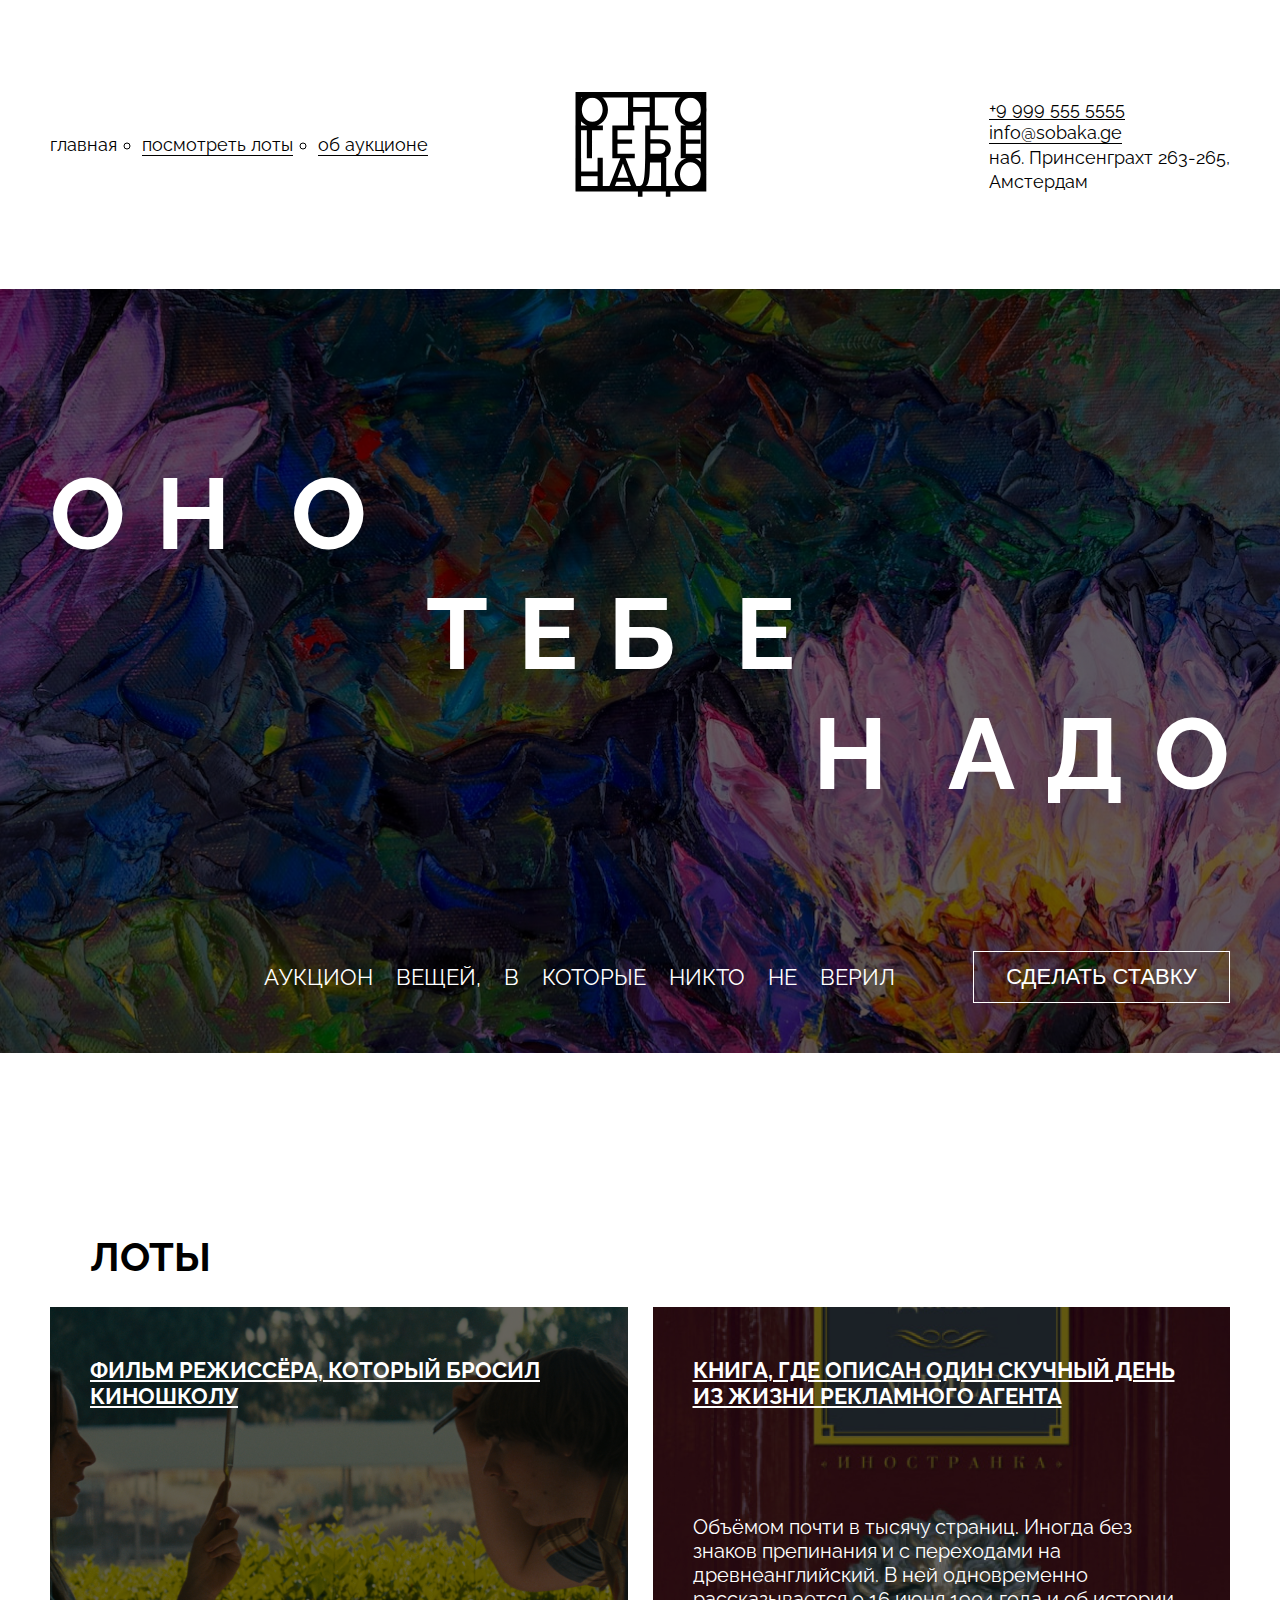
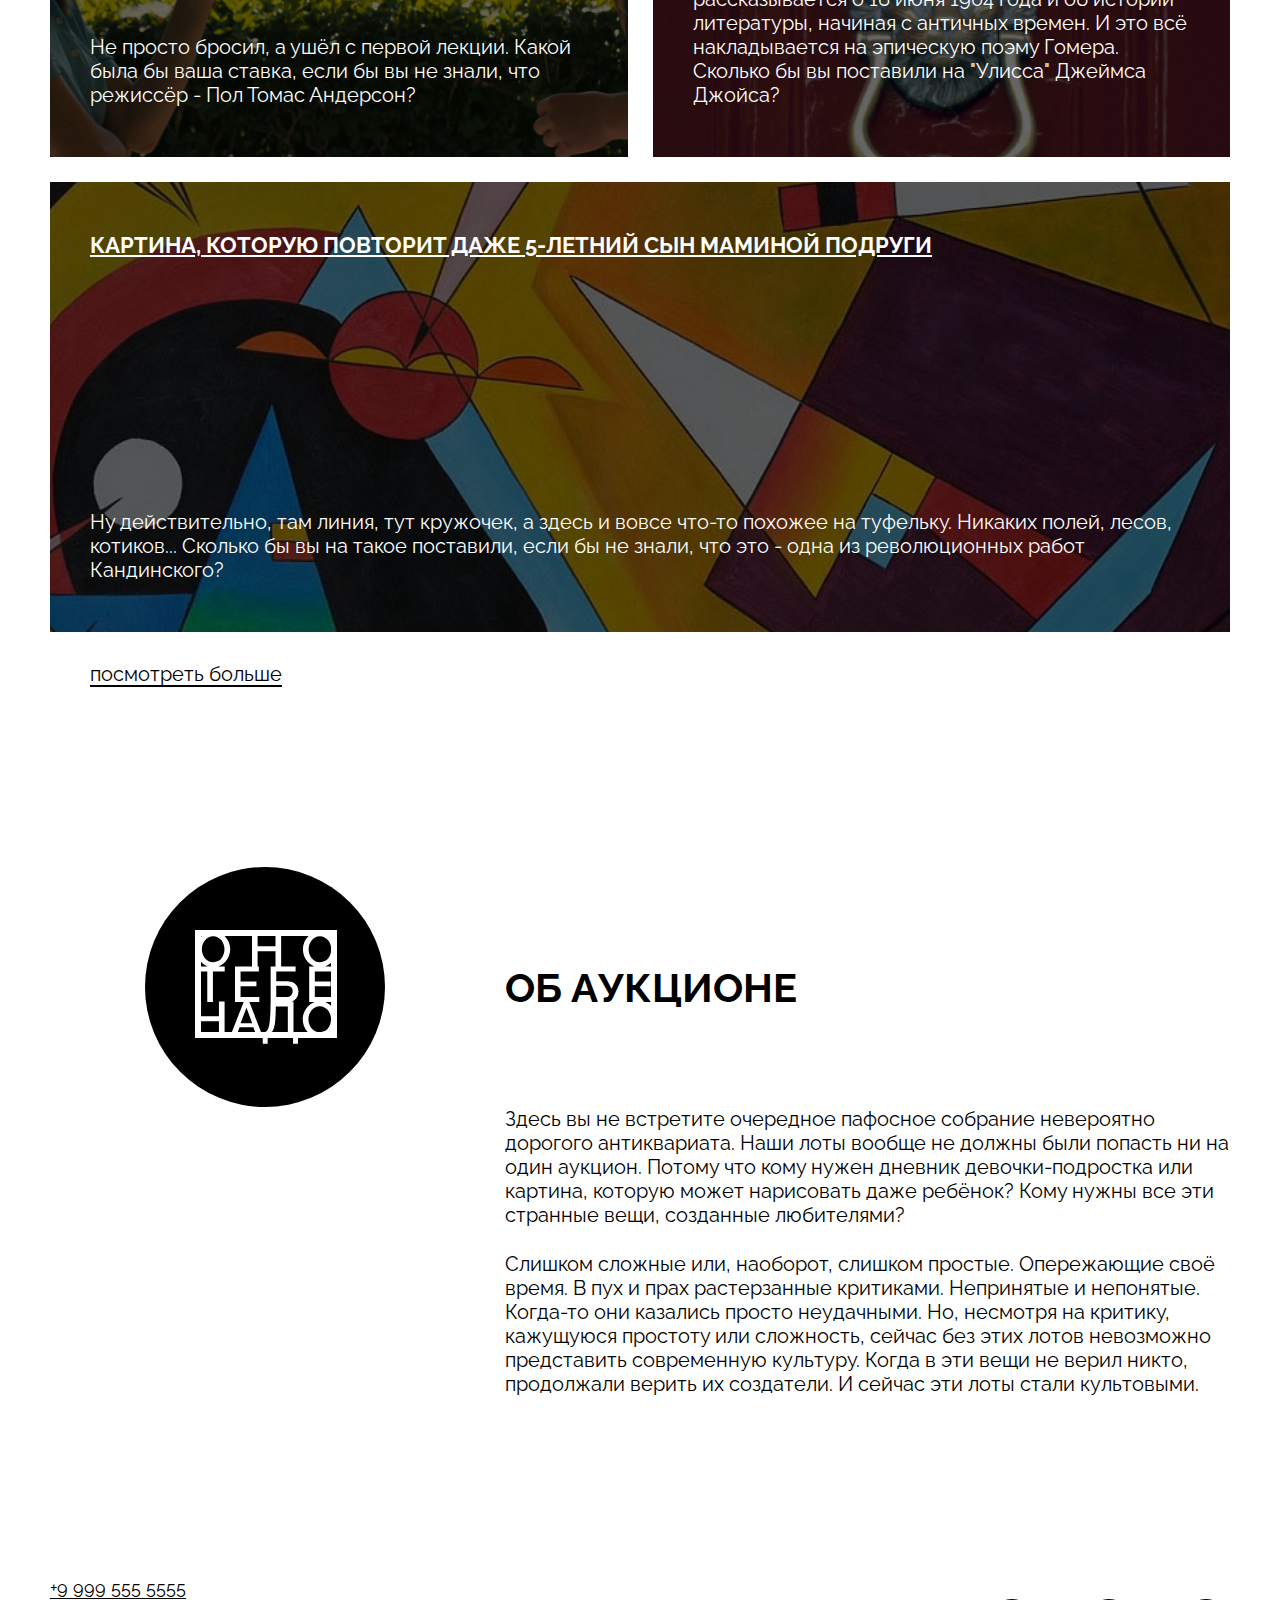
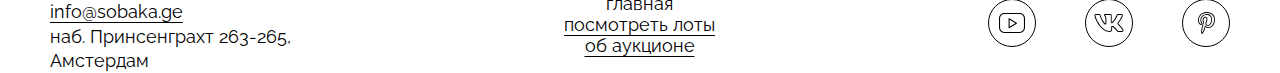
==== commit 89420e18: "Очередное ревью" ====
--- a/index.html
+++ b/index.html
@@ -1,179 +1,167 @@
 <!DOCTYPE html>
 <html lang="ru">
   <head>
-    <meta charset="UTF-8" />
-    <meta http-equiv="X-UA-Compatible" content="IE=edge" />
-    <meta name="viewport" content="width=device-width, initial-scale=1.0" />
-    <title>Оно тебе надо — аукцион вещей, в которые никто не верил</title>
-    <link rel="stylesheet" href="./fonts/fonts.css">
-    <link rel="stylesheet" href="./styles/global.css">
-    <link rel="stylesheet" href="./styles/style.css">
+  <meta charset="UTF-8">
+  <meta http-equiv="X-UA-Compatible" content="IE=edge">
+  <meta name="viewport" content="width=device-width, initial-scale=1.0">
+  <title>Оно тебе надо — аукцион вещей, в которые никто не верил</title>
+  <link rel="stylesheet" href="./fonts/fonts.css">
+  <link rel="stylesheet" href="./styles/global.css">
+  <link rel="stylesheet" href="./styles/style.css">
   </head>
   <body>
-      <header class="header" id="header">
-      <nav class="header_menu">
-        <ul class="header_menu header_menu-list">
-					<li class="header_links-list-item header_links-list-item_no-bullit">
-						<a class="header_link header_link_active" href="#0">главная</a>
-					</li>
-					<li class="header_links-list-item">
-						<a class="heder_link" href="#lots">посмотреть лоты</a>
-					</li>
-					<li class="header_links-list-item">
-						<a class="header_link" href="#about"> об аукционе</a>
-					</li>
-				</ul>
-			</nav>
-			<a class="header_logo">
-				<img
-				class="header_logo-image"
-				src="./images/logo-black.svg"
-				alt="Логотип сайта в черном квадрате"/>
-		 </a>
-			<address class="header_address">
-				<a href="tel:+99995555555">+9 999 555 5555</a><br>
-				<a href="mailto:info@sobaka.ge">info@sobaka.ge</a><br>
-				<p class="address">наб. Принсенграхт 263-265,<br>
-				Амстердам
-				</p>
-			</address>
-	  	</header>
-		<main>
-			<section class="cover">
-				<div class="overlay">
-				</div>
-				<h1 class="cover-title">
-					<span class="aligned_text">о<span class="letter-spacing-extended">но</span></span>
-					<span class="aligned_text aligned_text-center">те<span class="letter-spacing-extended">бе</span></span>
-					<span class="aligned_text aligned_text-right"><span class="letter-spacing-extended">н</span>адо</span>
-				</h1>
-				<div class="cover_description">
-					<p class="cover_description-text">Аукцион вещей, в которые никто не верил</p>
-					<button class="bet-button">сделать ставку</button>
-				</div>
-			</section>
-			<section class="lots" id="lots">
-				<h2 class="lots_heading">лоты</h2>
-					<ul class="lots_card-list">
-						<li class="lots_card-list-item">
-							<a class="card_link" href="#0">
-							<article class="card card-type-film">
-								<div class="overlay"></div>
-								<h3 class="card-title">фильм режиссёра, который бросил киношколу</h3>
-									<div class="card-text">
-										<p>
-											Не просто бросил, а ушёл с первой лекции. Какой была бы ваша ставка,
-											если бы вы не знали, что режиссёр - Пол Томас Андерсон?
-										</p>
-									</div>
-							</article>
-						</a>
-						</li>
-						<li class="lots_card-list-item">
-							<a class="card_link" href="#0">
-							<article class="card card-type-book">
-								<div class="overlay"></div>
-								<h3 class="card-title">книга, где описан один скучный день из жизни рекламного агента</h3>
-									<div class="card-text">
-										<!--Не соглашусь с лишним элементом от предыдущего ревьюера.
-										Он отвечает за стили текста карточек, и добавлен по рекомендации из урока-->
-										<p>
-											Объёмом почти в тысячу страниц. Иногда без знаков препинания и с переходами
-											на древнеанглийский.
-											В ней одновременно рассказывается о 16 июня 1904 года и об истории литературы, начиная
-											с античных времен. И это всё накладывается на эпическую поэму Гомера. Сколько бы вы поставили
-											на "Улисса" Джеймса Джойса?
-										</p>
-									</div>
-							</article>
-						</a>
-						</li>
-						<li class="lots_card-list-item">
-							<a class="card_link" href="#0">
-							<article class="card card-type-picture">
-								<div class="overlay"></div>
-								<h3 class="card-title">картина, которую повторит даже 5-летний сын маминой подруг</h3>
-									<div class="card-text">
-										<p>
-											Ну действительно, там линия, тут кружочек, а здесь и вовсе что-то похожее на туфельку.
-											Никаких полей, лесов, котиков...
-											Сколько бы вы на такое поставили, если бы не знали, что это - одна из революционных
-											работ Кандинского?
-										</p>
-									</div>
-							</article>
-						</a>
-						</li>
-					</ul>
-					<a class="lots_look-more-link" href="#0">посмотреть больше</a>
-			</section>
-			<section class="about" id="about">
-				<div class="about_logo">
-					<img
-					class="about_logo-image"
-					src="./images/logo-white.svg"
-					alt="Логотип сайта без фона"/>
-			 </div>
-			 <h4 class="about_title">Об аукционе</h4>
-			 <div class="about_text">
-				<p>
-					Здесь вы не встретите очередное пафосное собрание невероятно дорогого антиквариата.
-					Наши лоты вообще не должны были попасть ни на один аукцион. Потому что кому нужен дневник девочки-подростка
-				 	или картина, которую может нарисовать даже ребёнок? Кому нужны все эти странные вещи, созданные любителями?</p>
-				<p>
-					Слишком сложные или, наоборот, слишком простые. Опережающие своё время. В пух и
-					прах растерзанные критиками. Непринятые и непонятые. Когда-то они казались просто неудачными. Но, несмотря
-					на критику, кажущуюся простоту или сложность, сейчас без этих лотов невозможно представить современную культуру.
-					Когда в эти вещи не верил никто, продолжали верить их создатели. И сейчас эти лоты стали культовыми.</p>
-				</div>
-			</section>
-		</main>
-		<footer class="footer">
-			<address class="footer_address">
-				<a href="tel:+99995555555">+9 999 555 5555</a><br>
-				<a href="mailto:info@sobaka.ge">info@sobaka.ge</a><br>
-				<p address="address">наб. Принсенграхт 263-265,<br>
-				Амстердам</p>
-			</address>
-			<nav class="footer_menu">
-				<ul class="footer_menu-list">
-					<li class="footer_menu-link footer_menu-link_active">
-						<a class="footer_menu-link" href="#header">главная</a>
-					</li>
-					<li class="footer_menu-link">
-						<a href="#lots">посмотреть лоты</a>
-					</li>
-					<li class="footer_menu-link">
-						<a href="#0">об аукционе</a>
-					</li>
-				</ul>
-			</nav>
-			<ul class="footer_social-list">
-				<li class="footer_social-list-item">
-					<a class="footer_social-link" href="https://www.youtube.com">
-						<img 
-							class="footer_social-icon"
-							src="./images/yt.svg"
-							alt="Ссылка на YouTube-канал"/>
-					</a>
-				</li>
-				<li class="footer_social-list-item">
-					<a class="footer_social-link" href="https://vk.com">
-						<img	
-							class="footer_social-icon"
-							src="./images/vk.svg"
-							alt="Ссылка на группу в ВК"/>	
-					</a>
-				</li>
-				<li class="footer_social-list-item">
-					<a class="footer_social-link" href="https://ru.pinterest.com">
-						<img
-							class="footer_social-icon"
-							src="./images/pinterest.svg"
-							alt="Ссылка на аккаунт в Pinterest"/>
-					</a>
-				</li>
-			</ul>
-		</footer>
-	</body>
+  <header class="header" id="header">
+    <nav class="header_menu">
+      <ul class="header_menu">
+        <li class="header_links-list-item header_links-list-item_no-bullit">
+          <a class="header_link header_link_active" href="#0">главная</a>
+        </li>
+        <li class="header_links-list-item">
+          <a class="heder_link" href="#lots">посмотреть лоты</a>
+        </li>
+        <li class="header_links-list-item">
+          <a class="header_link" href="#about"> об аукционе</a>
+        </li>
+      </ul>
+    </nav>
+    <a class="header_logo">
+      <img class="header_logo-image"
+           src="./images/logo-black.svg"
+           alt="Логотип сайта в черном квадрате">
+    </a>
+    <address class="header_address">
+      <a href="tel:+99995555555">+9 999 555 5555</a><br>
+      <a href="mailto:info@sobaka.ge">info@sobaka.ge</a><br>
+      <p class="address">наб. Принсенграхт 263-265,<br>Амстердам</p>
+    </address>
+  </header>
+  <main>
+    <section class="cover">
+      <div class="overlay"></div>
+        <h1 class="cover-title">
+          <span class="aligned_text aligned aligned_text-left">о<span class="letter-spacing-extended">но</span>
+          </span>
+          <span class="aligned_text aligned_text-center">те<span class="letter-spacing-extended">бе</span>
+          </span>
+          <!--<span class="aligned_text aligned_text-right"><span class="letter-spacing-extended">н</span>адо</span>-->
+          <span class="aligned_text aligned_text-right"><span class="letter-spacing-extended">н</span>ад<span class="no-letter-spacing">о</span></span>
+        </h1>
+        <div class="cover_description">
+          <p class="cover_description-text">Аукцион вещей, в которые никто не верил</p>
+            <button class="bet-button">сделать ставку</button>
+        </div>
+    </section>
+    <section class="lots" id="lots">
+      <h2 class="lots_heading">лоты</h2>
+        <ul class="lots_card-list">
+          <li class="lots_card-list-item">
+          <a class="card_link" href="#0">
+          <article class="card card-type-film">
+            <div class="overlay"></div>
+              <h3 class="card-title">фильм режиссёра, который бросил киношколу</h3>
+                <div class="card-text">
+                  <p>
+                   Не просто бросил, а ушёл с первой лекции. Какой была бы ваша ставка,
+			       если бы вы не знали, что режиссёр - Пол Томас Андерсон?
+                  </p>
+                </div>
+          </article>
+          </a>
+          </li>
+          <li class="lots_card-list-item">
+          <a class="card_link" href="#0">
+          <article class="card card-type-book">
+            <div class="overlay"></div>
+              <h3 class="card-title">книга, где описан один скучный день из жизни рекламного агента</h3>
+                <div class="card-text">
+                <!--Не соглашусь с лишним элементом от предыдущего ревьюера.
+				Он отвечает за стили текста карточек, и добавлен по рекомендации из урока-->
+                  <p>
+                  Объёмом почти в тысячу страниц. Иногда без знаков препинания и с переходами
+		          на древнеанглийский.
+				  В ней одновременно рассказывается о 16 июня 1904 года и об истории литературы, начиная
+				  с античных времен. И это всё накладывается на эпическую поэму Гомера. Сколько бы вы поставили
+				  на "Улисса" Джеймса Джойса?
+                  </p>
+                </div>
+          </article>
+          </a>
+          </li>
+          <li class="lots_card-list-item">
+          <a class="card_link" href="#0">
+          <article class="card card-type-picture">
+            <div class="overlay"></div>
+              <h3 class="card-title">картина, которую повторит даже 5-летний сын маминой подруги</h3>
+                <div class="card-text">
+                <p>
+                Ну действительно, там линия, тут кружочек, а здесь и вовсе что-то похожее на туфельку.
+				Никаких полей, лесов, котиков...
+				Сколько бы вы на такое поставили, если бы не знали, что это - одна из революционных
+				работ Кандинского?
+                </p>
+                </div>
+          </article>
+          </a>
+          </li>
+          </ul>
+        <a class="lots_look-more-link" href="#0">посмотреть больше</a>
+    </section>
+    <section class="about" id="about">
+      <div class="about_logo">
+        <img class="about_logo-image" src="./images/logo-white.svg" alt="Логотип сайта без фона">
+      </div>
+      <h2 class="about_title">Об аукционе</h2>
+        <div class="about_text">
+        <p>
+        Здесь вы не встретите очередное пафосное собрание невероятно дорогого антиквариата.
+		Наши лоты вообще не должны были попасть ни на один аукцион. Потому что кому нужен дневник девочки-подростка
+	 	или картина, которую может нарисовать даже ребёнок? Кому нужны все эти странные вещи, созданные любителями?
+        </p>
+        <p>
+        Слишком сложные или, наоборот, слишком простые. Опережающие своё время. В пух и
+		прах растерзанные критиками. Непринятые и непонятые. Когда-то они казались просто неудачными. Но, несмотря
+		на критику, кажущуюся простоту или сложность, сейчас без этих лотов невозможно представить современную культуру.
+		Когда в эти вещи не верил никто, продолжали верить их создатели. И сейчас эти лоты стали культовыми.
+        </p>
+      </div>
+    </section>
+  </main>
+  <footer class="footer">
+    <address class="footer_address">
+      <a href="tel:+99995555555">+9 999 555 5555</a><br>
+      <a href="mailto:info@sobaka.ge">info@sobaka.ge</a><br>
+      <p class="address">наб. Принсенграхт 263-265,<br>Амстердам</p>
+    </address>
+    <nav class="footer_menu">
+      <ul class="footer_menu-list">
+        <li class="footer_menu-link footer_menu-link_active">
+        <a class="footer_menu-link" href="#header">главная</a>
+        </li>
+        <li class="footer_menu-link">
+        <a href="#lots">посмотреть лоты</a>
+        </li>
+        <li class="footer_menu-link">
+        <a href="#0">об аукционе</a>
+        </li>
+      </ul>
+    </nav>
+      <ul class="footer_social-list">
+        <li class="footer_social-list-item">
+        <a class="footer_social-link" href="https://www.youtube.com">
+        <img class="footer_social-icon" src="./images/yt.svg" alt="Ссылка на YouTube-канал">
+        </a>
+        </li>
+        <li class="footer_social-list-item">
+        <a class="footer_social-link" href="https://vk.com">
+        <img class="footer_social-icon" src="./images/vk.svg" alt="Ссылка на группу в ВК">
+        </a>
+        </li>
+        <li class="footer_social-list-item">
+        <a class="footer_social-link" href="https://ru.pinterest.com">
+        <img class="footer_social-icon" src="./images/pinterest.svg" alt="Ссылка на аккаунт в Pinterest">
+        </a>
+        </li>
+      </ul>
+  </footer>
+  </body>
 </html>
--- a/styles/style.css
+++ b/styles/style.css
@@ -1,333 +1,341 @@
 .header {
-    padding: 92px 49px 92px 51px;
-    display: grid;
-    grid-template-columns: repeat(3, 1fr);
-	max-width: 1440px;
-	text-decoration: none;
+  margin: 92px 50px;
+  display: grid;
+  grid-template-columns: repeat(3, 1fr);
+  text-decoration: none;
+  position: relative;
 }
 
 .header_menu {
-    display: grid;
-    grid-template-columns: 1fr 1fr 1fr;
-    text-wrap: nowrap;
-    gap: 13px;
-    align-items: center;
-    justify-self: start;
-		text-decoration: none;
+  display: flex;
+  flex-direction: row;
+  text-wrap: nowrap;
+  gap: 13px;
+  align-items: center;
+  justify-self: start;
+  text-decoration: none;
+  font-size: 18px;
+  line-height: 21px;
+  font-weight: 400;
 }
 
 .header_links-list-item {
-    margin-left: 13px;
-    list-style: circle;
-	text-underline-position: under;
+  margin-right: 12px;
+  list-style: circle;
+  text-underline-position: under;
 }
 
 .header_links-list-item_no-bullit {
-    font-style: normal;
-    list-style: none;
+  font-style: normal;
+  list-style: none;
 }
 
 .header_link_active {
-	text-decoration: none;
+  text-decoration: none;
 }
 
 .header_logo {
-    display: grid;
-    justify-self: center;
-    height: 105px;
-    width: 148px;
+  display: flex;
+  justify-self: center;
+  height: 105px;
+  width: 148px;
 }
 
 .header_address {
-    font-style: normal;
-    justify-self: end;
-    text-decoration: none;
-    font-size: 18px;
-    text-underline-position: under;
+  font-style: normal;
+  justify-self: end;
+  text-decoration: none;
+  font-size: 18px;
+  text-underline-position: under;
+  padding-top: 5px;
+  line-height: 24.3px;
 }
 
 .address {
-    font-style: normal;
+  font-style: normal;
+}
+
+.overlay {
+  width: 100%;
+  height: 100%;
+  position: absolute;
+  background-color:rgb(0, 0, 0, 0.6);
+  z-index: 1;
+  inset: 0;
+}
+
+.cover-title {
+  display: flex;
+  flex-direction: column;
+  text-transform: uppercase;
+  font-weight: 700;
+  gap: 20px;
+  z-index: -1;
+  padding-top: 175px;
+  font-size: 100px;
+}
+
+.aligned_text {
+  display: flex;
+  color: #FFF;
+  font-size: 100px;
+  letter-spacing: 0.3em;
+  z-index: 2;
+  line-height: 100px;
+}
+
+.letter-spacing-extended {
+  letter-spacing: 0.6em;
+}
+
+.aligned_text-left {
+  padding-left: 50px;
+}
+
+.aligned_text-center {
+  justify-content: center;
+}
+
+.aligned_text-right {
+  justify-content: flex-end;
+  padding-right: 50px;
+}
+
+.no-letter-spacing {
+  letter-spacing: 0;
+}
+
+.cover_description {
+  position: relative;
+  display: flex;
+  flex-direction: row;
+  justify-content: end;
+  z-index: 2;
+  padding-top: 147px;
+  padding-right: 50px;
+  gap: 78px;
+  line-height: 28px;
+  padding-bottom: 50px;
+}
+
+.cover_description-text {
+  color: #FFF;
+  align-self: center;
+  text-transform: uppercase;
+  font-size: 22px;
+  word-spacing: 17px;
+}
+
+.bet-button {
+  background-color: transparent;
+  border: 1px solid #FFF;
+  color: #FFF;
+  text-transform: uppercase;
+  font-size: 22px;
+  width: 257px;
+  height: 52px;
 }
 
 .cover {
-	position: relative;
+  position: relative;
   background: url(../images/cover.jpg);
   background-repeat: no-repeat;
   background-size: cover;
-	height: 763.939px;
-	max-width: 1440px;
-}
-
-.overlay {
-	width: 100%;
-	height: 100%;
-	position: absolute;
-	background-color:rgb(0, 0, 0, 0.6);
-	z-index: 1;
-}
-
-.cover-title {
-    display: flex;
-    flex-direction: column;
-    text-transform: uppercase;
-    font-weight: 700;
-    max-width: 1440px;
-    gap: 20px;
-	z-index: -1;
-	padding-top: 165px;
-	padding-left: 50px;
-	font-size: 100px;
-
-}
-
-.aligned_text {
-    display: flex;
-    color: #FFF;
-    font-size: 100px;
-    letter-spacing: 0.3em;
-		z-index: 2;
-}
-
-.letter-spacing-extended {
-    letter-spacing: 0.6em;
-}
-
-.aligned_text-center {
-    justify-content: center;
-}
-
-.aligned_text-right {
-    justify-content: flex-end;
-}
-
-.cover_description {
-	position: relative;
-	display: flex;
-	flex-direction: row;
-	justify-content: end;
-	z-index: 2;
-	padding-top: 135px;
-	padding-right: 50px;
-	gap: 78px;
-}
-
-.cover_description-text {
-	color: #FFF;
-	align-self: center;
-	text-transform: uppercase;
-	font-size: 22px;
-	word-spacing: 17px;
-}
-
-.bet-button {
-	background-color: transparent;
-	border: 1px solid #FFF;
-	color: #FFF;
-	text-transform: uppercase;
-	font-size: 22px;
-	width: 257px;
-	height: 52px;
+  background-position: center;
+}
+
+.lots_heading {
+  line-height: 47px;
+  font-size: 40px;
+  font-weight: 700;
+  text-transform: uppercase;
+  color: #000;
+  padding-bottom: 27px;
+  margin-left: 40px;
+}
+
+.lots_card-list {
+  list-style: none;
+  display: flex;
+  flex-direction: row;
+  gap: 25px;
+  flex-wrap: wrap;
+}
+
+.lots_card-list-item {
+  display: flex;
+  position: relative;
+  min-height: 100%;
+  width: 430px;
+  flex-grow: 1;
+}
+
+.card_link {
+  text-decoration: none;
+}
+
+.card-title {
+  display: flex;
+  justify-self: center;
+  line-height: 26.4px;
+  font-size: 22px;
+  font-weight: 700;
+  color: #FFF;
+  text-transform: uppercase;
+  text-decoration-line: underline;
+  z-index: 2;
+  padding-top: 50px;
+  padding-left: 40px;
+  padding-right: 40px;
+}
+
+.card-text {
+  color: #FFF;
+  line-height: 24px;
+  font-size: 20px;
+  z-index: 2;
+  padding-bottom: 50px;
+  padding-left: 40px;
+  padding-right: 40px;
+}
+
+.card-type-film {
+  background-image: url(../images/card-lot-01.jpg);
+}
+
+.card-type-book {
+  background-image: url(../images/card-lot-02.jpg);
+}
+
+.card-type-picture {
+  background-image: url(../images/card-lot-03.jpg);
+  flex-grow: 1;
+}
+
+.card {
+  display: flex;
+  flex-direction: column;
+  justify-content: space-between;
+  min-height: 450px;
+  min-width: 430px;
+  background-size: cover;
+  background-position: center;
+  background-repeat: no-repeat;
+}
+
+.lots_look-more-link {
+  padding-top: 30px;
+  margin-left: 40px;
+  font-size: 20px;
+  font-weight: 400;
+  text-underline-position: under;	
 }
 
 .lots {
-	display: flex;
-	flex-direction: column;
-	padding-bottom: 181px;
-	padding-left: 50px;
-	padding-right: 50px;
-	padding-top: 180px;
-}
-
-.lots_heading {
-	line-height: 47px;
-	font-size: 40px;
-	font-weight: 700;
-	text-transform: uppercase;
-	color: #000;
-	padding-bottom: 27px;
-	margin-left: 40px;
-}
-
-.card {
-	display: flex;
-	flex-direction: column;
-	justify-content: space-between;
-	min-height: 430px;
-}
-
-.lots_card-list {
-	list-style: none;
-	display: flex;
-	flex-direction: row;
-	gap: 25px;
-	flex-wrap: wrap;
-}
-
-.lots_card-list-item {
-	display: flex;
-	position: relative;
-	min-height: 100%;
-	width: 450px;
-	flex-grow: 1;
-}
-
-.card_link {
-	text-decoration: none;
-}
-
-.card-title {
-	display: flex;
-	justify-self: center;
-	line-height: 26.4px;
-	font-size: 22px;
-	font-weight: 700;
-	color: #FFF;
-	text-transform: uppercase;
-	text-decoration-line: underline;
-	z-index: 2;
-	padding-top: 50px;
-	padding-left: 40px;
-	padding-right: 40px;
-}
-
-.card-text {
-	color: #FFF;
-	line-height: 24px;
-	font-size: 20px;
-	z-index: 2;
-	padding-bottom: 50px;
-	padding-left: 40px;
-	padding-right: 40px;
-}
-
-.card-type-film {
-	background: url(../images/card-lot-01.jpg);
-	background-repeat: no-repeat;
-	background-size: cover;
-}
-
-.card-type-book {
-	background: url(../images/card-lot-02.jpg);
-	background-repeat: no-repeat;
-	background-size: cover;
-
-}
-
-.card-type-picture {
-	background: url(../images/card-lot-03.jpg);
-	background-repeat: no-repeat;
-	background-size: cover;
-	flex-grow: 1;
-}
-
-.lots_look-more-link {
-	padding-top: 30px;
-	margin-left: 40px;
-	font-size: 20px;
-	font-weight: 400;
-	text-underline-position: under;	
+  display: flex;
+  flex-direction: column;
+  margin-bottom: 181px;
+  padding-left: 50px;
+  padding-right: 50px;
+  margin-top: 180px;
+  position: relative;
+}
+
+.about_logo {
+  background-color: #000;
+  width: 240px;
+  height: 240px;
+  margin: 0px 95px;
+  border-radius: 50%;
+  align-self: center;
+  justify-self: center;
+}
+
+.about_logo-image {
+  display: flex;
+  justify-content: center;
+  align-items: center;
+  margin: 63px 46px;
+  width: 148px;
+  height: 114px;
+}
+
+.about_title {
+  font-size: 40px;
+  font-weight: 700;
+  text-transform: uppercase;
+  align-self: center;
+  margin-left: 25px;
+}
+
+.about_text {
+  font-size: 20px;
+  font-weight: 400;
+  display: flex;
+  flex-direction: column;
+  gap: 25px;
+  padding-left: 455px;
 }
 
 .about {
-	max-width: 1440px;
-	padding-bottom: 180px;
-	display: flex;
-	flex-direction: row;
-	flex-wrap: wrap;
-	padding-left: 50px;
-	padding-right: 50px;
-}
-
-.about_logo {
-	background-color: #000;
-	width: 240px;
-	height: 240px;
-	margin: 0px 95px;
-	border-radius: 50%;
-	align-self: center;
-	justify-self: center;
-}
-
-.about_logo-image {
-	display: flex;
-	justify-content: center;
-	align-items: center;
-	margin: 63px 46px;
-	width: 148px;
-	height: 114px;
-}
-
-.about_title {
-	font-size: 40px;
-	font-weight: 700;
-	text-transform: uppercase;
-	align-self: center;
-	margin-left: 25px;
-}
-
-.about_text {
-	font-size: 20px;
-	font-weight: 400;
-	display: flex;
-	flex-direction: column;
-	gap: 25px;
-	padding-left: 455px;
-	padding-bottom: 25px;
+  display: flex;
+  flex-direction: row;
+  flex-wrap: wrap;
+  padding-left: 50px;
+  padding-right: 50px;
+  position: relative;
+}
+
+.footer_menu-link_active .footer_menu-link{
+  text-decoration: none;
+}
+
+.footer_address {
+  font-size: 18px;
+  line-height: 135%;
+  font-weight: 400;
+  font-style: normal;
+  text-underline-position: under;
+}
+
+.footer_menu {
+  list-style: none;
+  text-align: center;
+  display: flex;
+  flex-direction: column;
+  align-self: center;
+}
+
+.footer_menu-list {
+  list-style: none;
+}
+
+.footer_menu-link {
+  font-size: 18px;
+  font-weight: 400;
+  text-underline-position: under;
+}
+
+.footer_social-list {
+  gap: 49px;
+  display: flex;
+  flex-direction: row;
+  justify-content: space-between;
+  list-style: none;
+  justify-self: end;
+  align-self: center;
+}
+
+.footer_social-icon {
+  height: 48px;	
 }
 
 .footer {
-	display: grid;
-	grid-template-columns: repeat(3, 1fr);
-	padding-left: 50px;
-	padding-right: 50px;
-	max-width: 1440px;
-	height: 97px;
-	position: relative;
-	justify-content: space-between;
-	padding-bottom: 90px;
-}
-
-.footer_menu-link_active .footer_menu-link{
-	text-decoration: none;
-}
-
-.footer_address {
-	font-size: 18px;
-	line-height: 24.3px;
-	font-weight: 400;
-	font-style: normal;
-	text-underline-position: under;
-}
-
-.footer_menu {
-	list-style: none;
-	text-align: center;
-	display: flex;
-	flex-direction: column;
-	justify-self: center;
-}
-
-.footer_menu-list {
-	list-style: none;
-}
-
-.footer_menu-link {
-	font-size: 18px;
-	font-weight: 400;
-	text-underline-position: under;
-}
-
-.footer_social-list {
-	gap: 49px;
-	height: 48px;
-	display: flex;
-	flex-direction: row;
-	justify-content: space-between;
-	list-style: none;
-	justify-self: end;
-}
-
-.footer_social-icon {
-	height: 48px;	
+  display: flex;
+  flex-direction: row;
+  margin-left: 50px;
+  margin-right: 50px;
+  position: relative;
+  justify-content: space-between;
+  margin-top: 180px;
 }